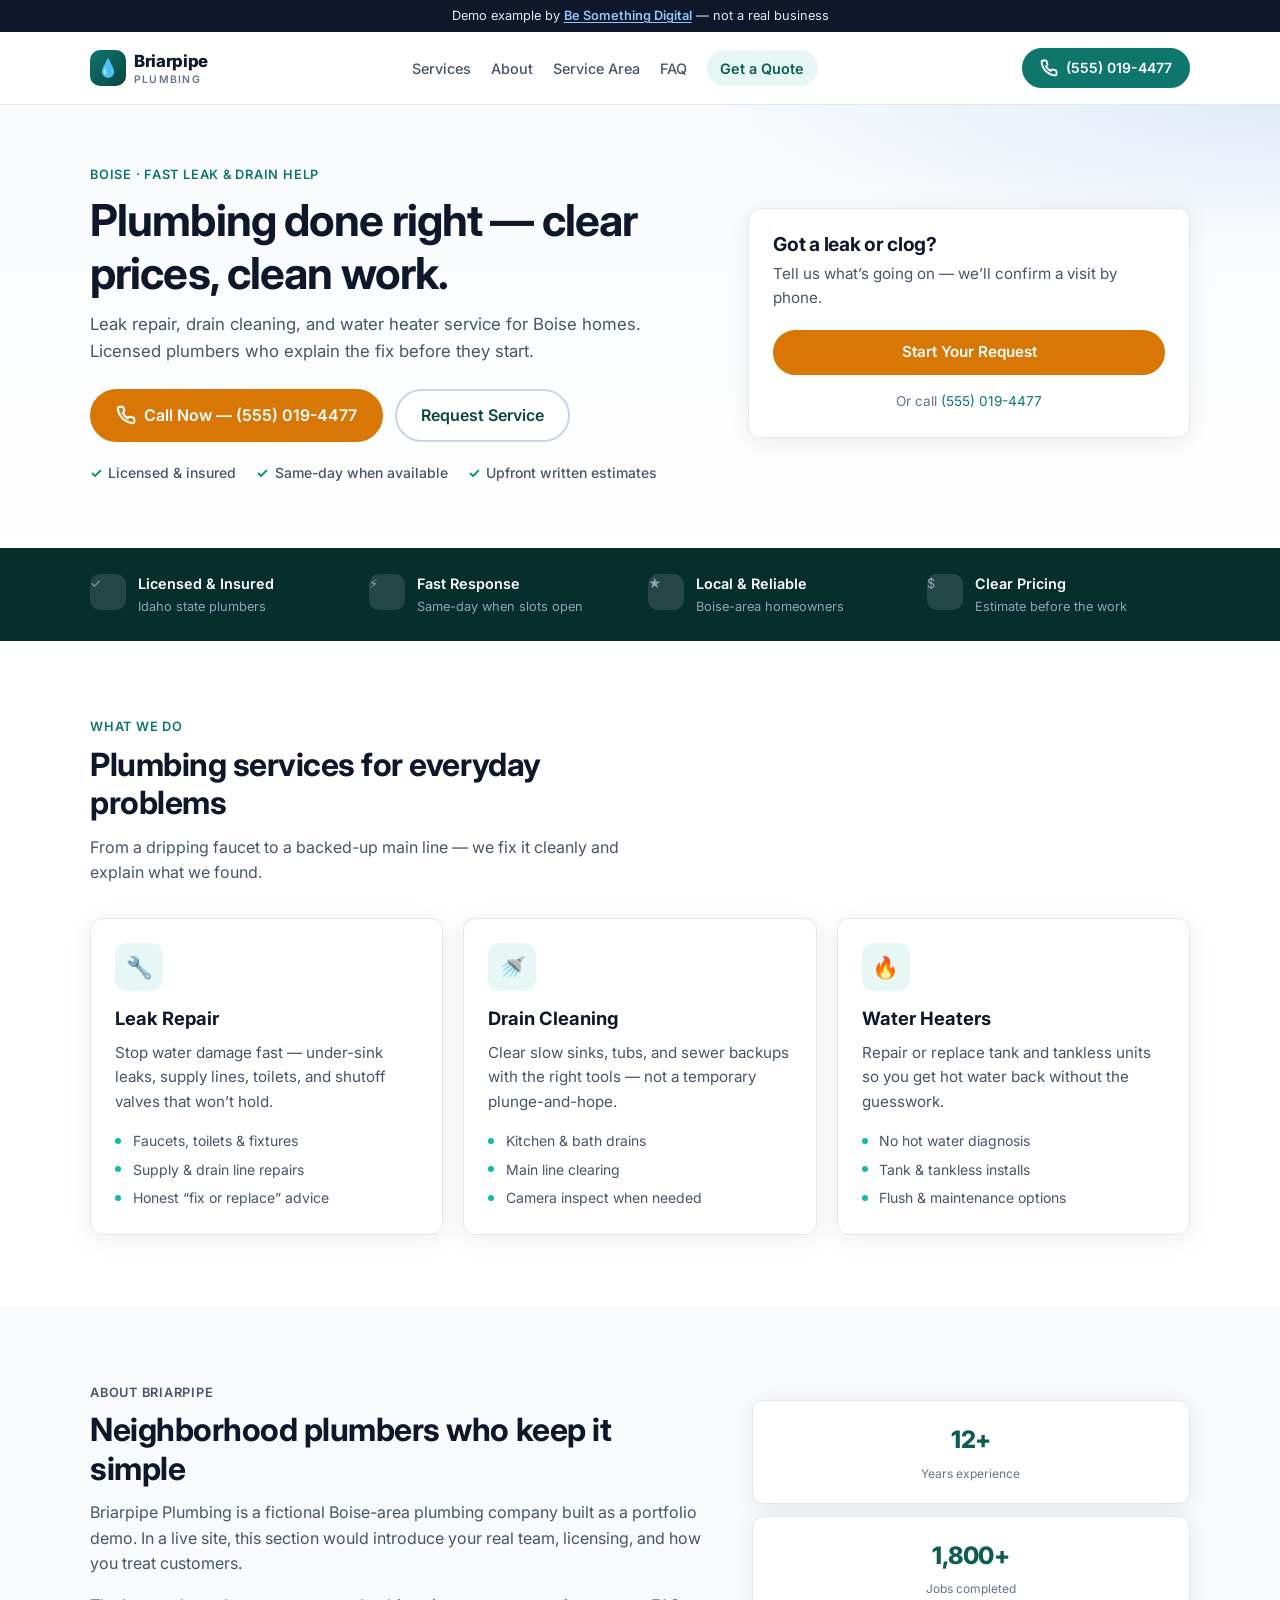
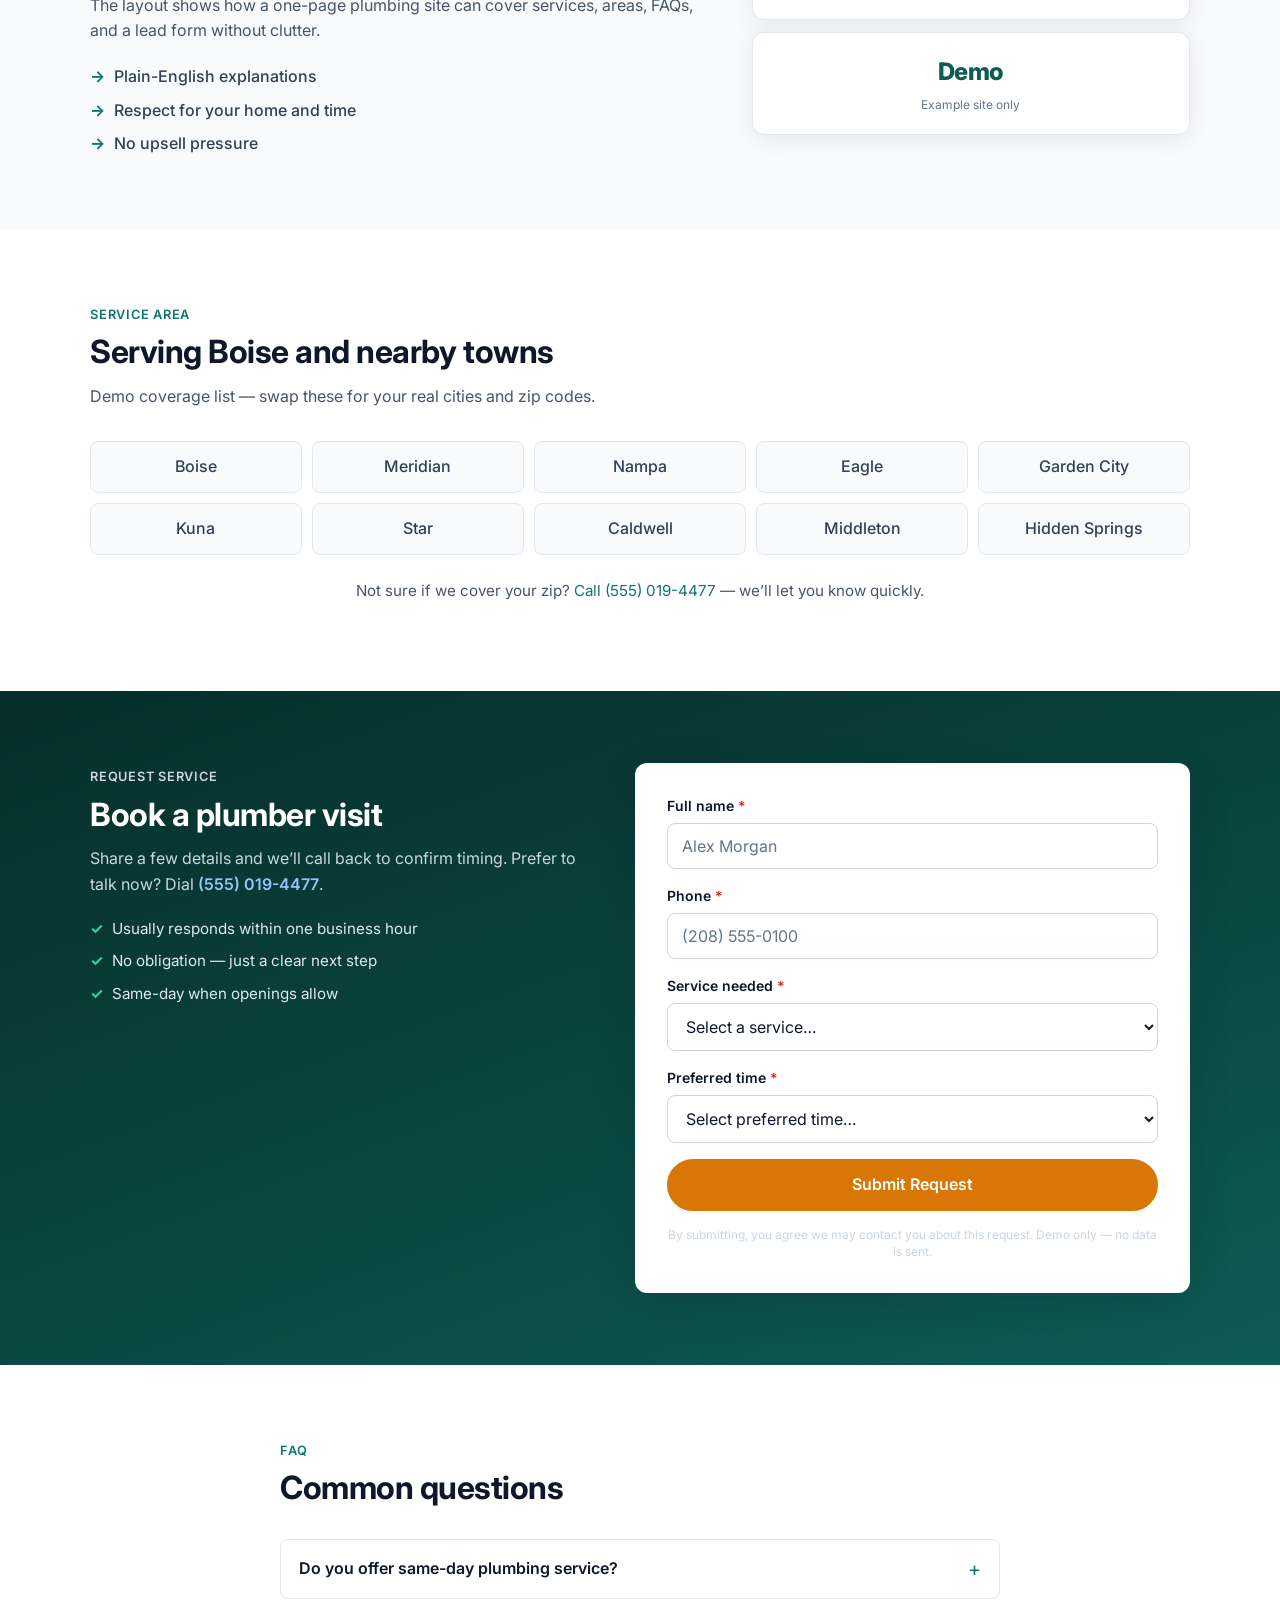
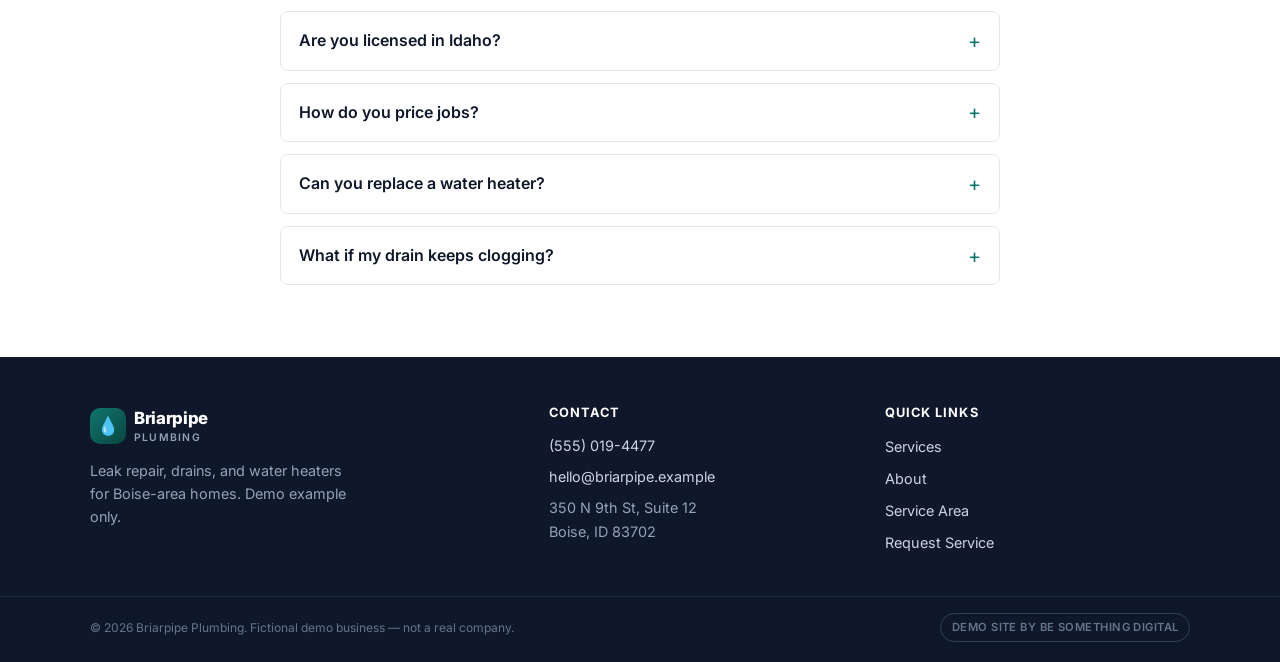
==== demos/briarpipe/index.html @ 5fd0c2b9 "Rename portfolio demos to Cinderwell and Briarpipe Avoid real local business name conflicts (Summit " ====
<!DOCTYPE html>
<html lang="en">
<head>
  <meta charset="UTF-8">
  <meta name="viewport" content="width=device-width, initial-scale=1.0">
  <meta name="description" content="Briarpipe Plumbing — Boise plumbing for leaks, drains, and water heaters. Same-day service when available. Call (555) 019-4477. Demo example — not a real business.">
  <title>Briarpipe Plumbing | Boise Plumbing Repair &amp; Drain Cleaning</title>
  <link rel="stylesheet" href="styles.css">
  <link rel="preconnect" href="https://fonts.googleapis.com">
  <link rel="preconnect" href="https://fonts.gstatic.com" crossorigin>
  <link href="https://fonts.googleapis.com/css2?family=Inter:wght@400;500;600;700;800&display=swap" rel="stylesheet">
</head>
<body>
  <div class="demo-banner" role="note">
    <p>Demo example by <a href="/">Be Something Digital</a> — not a real business</p>
  </div>
  <!-- Sticky Header -->
  <header class="site-header" id="header">
    <div class="container header-inner">
      <a href="#top" class="logo" aria-label="Briarpipe Plumbing home">
        <span class="logo-mark" aria-hidden="true">💧</span>
        <span class="logo-text">Briarpipe<span class="logo-sub">Plumbing</span></span>
      </a>
      <nav class="nav-desktop" aria-label="Primary">
        <a href="#services">Services</a>
        <a href="#about">About</a>
        <a href="#areas">Service Area</a>
        <a href="#faq">FAQ</a>
        <a href="#contact" class="nav-cta">Get a Quote</a>
      </nav>
      <a href="tel:+15550194477" class="header-call btn btn-call">
        <svg class="icon-phone" width="18" height="18" viewBox="0 0 24 24" fill="none" stroke="currentColor" stroke-width="2.5" aria-hidden="true"><path d="M22 16.92v3a2 2 0 0 1-2.18 2 19.79 19.79 0 0 1-8.63-3.07 19.5 19.5 0 0 1-6-6 19.79 19.79 0 0 1-3.07-8.67A2 2 0 0 1 4.11 2h3a2 2 0 0 1 2 1.72c.127.96.361 1.903.7 2.81a2 2 0 0 1-.45 2.11L8.09 9.91a16 16 0 0 0 6 6l1.27-1.27a2 2 0 0 1 2.11-.45c.907.339 1.85.573 2.81.7A2 2 0 0 1 22 16.92z"/></svg>
        <span class="call-label">(555) 019-4477</span>
      </a>
      <button type="button" class="menu-toggle" id="menuToggle" aria-label="Open menu" aria-expanded="false" aria-controls="mobileNav">
        <span></span><span></span><span></span>
      </button>
    </div>
    <nav class="nav-mobile" id="mobileNav" hidden aria-label="Mobile">
      <a href="#services">Services</a>
      <a href="#about">About</a>
      <a href="#areas">Service Area</a>
      <a href="#faq">FAQ</a>
      <a href="#contact">Get a Quote</a>
      <a href="tel:+15550194477" class="btn btn-call btn-block">Call (555) 019-4477</a>
    </nav>
  </header>

  <main id="top">
    <!-- Hero -->
    <section class="hero">
      <div class="container hero-grid">
        <div class="hero-copy">
          <p class="eyebrow">Boise · Fast Leak &amp; Drain Help</p>
          <h1>Plumbing done right — clear prices, clean work.</h1>
          <p class="hero-lead">Leak repair, drain cleaning, and water heater service for Boise homes. Licensed plumbers who explain the fix before they start.</p>
          <div class="hero-actions">
            <a href="tel:+15550194477" class="btn btn-primary btn-lg">
              <svg class="icon-phone" width="20" height="20" viewBox="0 0 24 24" fill="none" stroke="currentColor" stroke-width="2.5" aria-hidden="true"><path d="M22 16.92v3a2 2 0 0 1-2.18 2 19.79 19.79 0 0 1-8.63-3.07 19.5 19.5 0 0 1-6-6 19.79 19.79 0 0 1-3.07-8.67A2 2 0 0 1 4.11 2h3a2 2 0 0 1 2 1.72c.127.96.361 1.903.7 2.81a2 2 0 0 1-.45 2.11L8.09 9.91a16 16 0 0 0 6 6l1.27-1.27a2 2 0 0 1 2.11-.45c.907.339 1.85.573 2.81.7A2 2 0 0 1 22 16.92z"/></svg>
              Call Now — (555) 019-4477
            </a>
            <a href="#contact" class="btn btn-secondary btn-lg">Request Service</a>
          </div>
          <ul class="hero-bullets" aria-label="Highlights">
            <li>Licensed &amp; insured</li>
            <li>Same-day when available</li>
            <li>Upfront written estimates</li>
          </ul>
        </div>
        <aside class="hero-card" aria-label="Quick request">
          <h2 class="hero-card-title">Got a leak or clog?</h2>
          <p class="hero-card-text">Tell us what’s going on — we’ll confirm a visit by phone.</p>
          <a href="#contact" class="btn btn-primary btn-block">Start Your Request</a>
          <p class="hero-card-note">Or call <a href="tel:+15550194477">(555) 019-4477</a></p>
        </aside>
      </div>
    </section>

    <!-- Trust Strip -->
    <section class="trust-strip" aria-label="Why choose us">
      <div class="container trust-grid">
        <div class="trust-item">
          <span class="trust-icon" aria-hidden="true">✓</span>
          <div>
            <strong>Licensed &amp; Insured</strong>
            <span>Idaho state plumbers</span>
          </div>
        </div>
        <div class="trust-item">
          <span class="trust-icon" aria-hidden="true">⚡</span>
          <div>
            <strong>Fast Response</strong>
            <span>Same-day when slots open</span>
          </div>
        </div>
        <div class="trust-item">
          <span class="trust-icon" aria-hidden="true">★</span>
          <div>
            <strong>Local &amp; Reliable</strong>
            <span>Boise-area homeowners</span>
          </div>
        </div>
        <div class="trust-item">
          <span class="trust-icon" aria-hidden="true">$</span>
          <div>
            <strong>Clear Pricing</strong>
            <span>Estimate before the work</span>
          </div>
        </div>
      </div>
    </section>

    <!-- Services -->
    <section class="section" id="services">
      <div class="container">
        <header class="section-head">
          <p class="eyebrow">What We Do</p>
          <h2>Plumbing services for everyday problems</h2>
          <p class="section-lead">From a dripping faucet to a backed-up main line — we fix it cleanly and explain what we found.</p>
        </header>
        <div class="cards">
          <article class="card">
            <div class="card-icon" aria-hidden="true">🔧</div>
            <h3>Leak Repair</h3>
            <p>Stop water damage fast — under-sink leaks, supply lines, toilets, and shutoff valves that won’t hold.</p>
            <ul class="card-list">
              <li>Faucets, toilets &amp; fixtures</li>
              <li>Supply &amp; drain line repairs</li>
              <li>Honest “fix or replace” advice</li>
            </ul>
          </article>
          <article class="card">
            <div class="card-icon" aria-hidden="true">🚿</div>
            <h3>Drain Cleaning</h3>
            <p>Clear slow sinks, tubs, and sewer backups with the right tools — not a temporary plunge-and-hope.</p>
            <ul class="card-list">
              <li>Kitchen &amp; bath drains</li>
              <li>Main line clearing</li>
              <li>Camera inspect when needed</li>
            </ul>
          </article>
          <article class="card">
            <div class="card-icon" aria-hidden="true">🔥</div>
            <h3>Water Heaters</h3>
            <p>Repair or replace tank and tankless units so you get hot water back without the guesswork.</p>
            <ul class="card-list">
              <li>No hot water diagnosis</li>
              <li>Tank &amp; tankless installs</li>
              <li>Flush &amp; maintenance options</li>
            </ul>
          </article>
        </div>
      </div>
    </section>

    <!-- About -->
    <section class="section section-alt" id="about">
      <div class="container about-grid">
        <div class="about-copy">
          <p class="eyebrow">About Briarpipe</p>
          <h2>Neighborhood plumbers who keep it simple</h2>
          <p>Briarpipe Plumbing is a fictional Boise-area plumbing company built as a portfolio demo. In a live site, this section would introduce your real team, licensing, and how you treat customers.</p>
          <p>The layout shows how a one-page plumbing site can cover services, areas, FAQs, and a lead form without clutter.</p>
          <ul class="about-points">
            <li>Plain-English explanations</li>
            <li>Respect for your home and time</li>
            <li>No upsell pressure</li>
          </ul>
        </div>
        <div class="about-stats" aria-label="Company highlights">
          <div class="stat">
            <span class="stat-num">12+</span>
            <span class="stat-label">Years experience</span>
          </div>
          <div class="stat">
            <span class="stat-num">1,800+</span>
            <span class="stat-label">Jobs completed</span>
          </div>
          <div class="stat">
            <span class="stat-num">Demo</span>
            <span class="stat-label">Example site only</span>
          </div>
        </div>
      </div>
    </section>

    <!-- Service Area -->
    <section class="section" id="areas">
      <div class="container">
        <header class="section-head">
          <p class="eyebrow">Service Area</p>
          <h2>Serving Boise and nearby towns</h2>
          <p class="section-lead">Demo coverage list — swap these for your real cities and zip codes.</p>
        </header>
        <ul class="area-list">
          <li>Boise</li>
          <li>Meridian</li>
          <li>Nampa</li>
          <li>Eagle</li>
          <li>Garden City</li>
          <li>Kuna</li>
          <li>Star</li>
          <li>Caldwell</li>
          <li>Middleton</li>
          <li>Hidden Springs</li>
        </ul>
        <p class="area-note">Not sure if we cover your zip? <a href="tel:+15550194477">Call (555) 019-4477</a> — we’ll let you know quickly.</p>
      </div>
    </section>

    <!-- Lead Form -->
    <section class="section section-cta" id="contact">
      <div class="container contact-grid">
        <div class="contact-copy">
          <p class="eyebrow eyebrow-light">Request Service</p>
          <h2>Book a plumber visit</h2>
          <p>Share a few details and we’ll call back to confirm timing. Prefer to talk now? Dial <a href="tel:+15550194477" class="link-light">(555) 019-4477</a>.</p>
          <ul class="contact-perks">
            <li>Usually responds within one business hour</li>
            <li>No obligation — just a clear next step</li>
            <li>Same-day when openings allow</li>
          </ul>
        </div>

        <div class="form-wrap">
          <form id="leadForm" class="lead-form" novalidate>
            <div class="form-field">
              <label for="name">Full name <span class="req">*</span></label>
              <input type="text" id="name" name="name" autocomplete="name" required placeholder="Alex Morgan" aria-describedby="nameError">
              <p class="field-error" id="nameError" role="alert" hidden></p>
            </div>
            <div class="form-field">
              <label for="phone">Phone <span class="req">*</span></label>
              <input type="tel" id="phone" name="phone" autocomplete="tel" required placeholder="(208) 555-0100" aria-describedby="phoneError">
              <p class="field-error" id="phoneError" role="alert" hidden></p>
            </div>
            <div class="form-field">
              <label for="service">Service needed <span class="req">*</span></label>
              <select id="service" name="service" required aria-describedby="serviceError">
                <option value="">Select a service…</option>
                <option value="leak-repair">Leak Repair</option>
                <option value="drain-cleaning">Drain Cleaning</option>
                <option value="water-heater">Water Heater</option>
                <option value="other">Other / Not sure</option>
              </select>
              <p class="field-error" id="serviceError" role="alert" hidden></p>
            </div>
            <div class="form-field">
              <label for="time">Preferred time <span class="req">*</span></label>
              <select id="time" name="time" required aria-describedby="timeError">
                <option value="">Select preferred time…</option>
                <option value="morning">Morning (8am–12pm)</option>
                <option value="afternoon">Afternoon (12pm–5pm)</option>
                <option value="evening">Evening (5pm–7pm)</option>
                <option value="asap">As soon as possible</option>
              </select>
              <p class="field-error" id="timeError" role="alert" hidden></p>
            </div>
            <button type="submit" class="btn btn-primary btn-lg btn-block">Submit Request</button>
            <p class="form-fineprint">By submitting, you agree we may contact you about this request. Demo only — no data is sent.</p>
          </form>

          <div id="formSuccess" class="form-success" hidden>
            <div class="success-icon" aria-hidden="true">✓</div>
            <h3>Request received</h3>
            <p>Thanks! In a live site we’d call you shortly to confirm. For this demo, nothing was transmitted.</p>
            <button type="button" class="btn btn-secondary" id="resetForm">Submit another request</button>
          </div>
        </div>
      </div>
    </section>

    <!-- FAQ -->
    <section class="section" id="faq">
      <div class="container narrow">
        <header class="section-head">
          <p class="eyebrow">FAQ</p>
          <h2>Common questions</h2>
        </header>
        <div class="faq-list">
          <details class="faq-item">
            <summary>Do you offer same-day plumbing service?</summary>
            <p>When the schedule allows, yes. Call early for the best chance of a same-day visit, especially for active leaks or sewer backups.</p>
          </details>
          <details class="faq-item">
            <summary>Are you licensed in Idaho?</summary>
            <p>This is a demo site. A live plumbing business page would list real license numbers and insurance details here.</p>
          </details>
          <details class="faq-item">
            <summary>How do you price jobs?</summary>
            <p>We diagnose first, explain options, and give a clear estimate before paid work begins. No surprise invoices after the fact.</p>
          </details>
          <details class="faq-item">
            <summary>Can you replace a water heater?</summary>
            <p>Yes — tank and many tankless models. We’ll confirm fit, venting, and permit needs before install day.</p>
          </details>
          <details class="faq-item">
            <summary>What if my drain keeps clogging?</summary>
            <p>Repeated clogs often mean a deeper line issue. We can clear the drain and, when useful, camera-inspect so you know what’s really going on.</p>
          </details>
        </div>
      </div>
    </section>
  </main>

  <!-- Footer -->
  <footer class="site-footer">
    <div class="container footer-grid">
      <div class="footer-brand">
        <a href="#top" class="logo logo-footer">
          <span class="logo-mark" aria-hidden="true">💧</span>
          <span class="logo-text">Briarpipe<span class="logo-sub">Plumbing</span></span>
        </a>
        <p>Leak repair, drains, and water heaters for Boise-area homes. Demo example only.</p>
      </div>
      <div class="footer-nap">
        <h3 class="footer-heading">Contact</h3>
        <address>
          <p><a href="tel:+15550194477">(555) 019-4477</a></p>
          <p><a href="mailto:hello@briarpipe.example">hello@briarpipe.example</a></p>
          <p>350 N 9th St, Suite 12<br>Boise, ID 83702</p>
        </address>
      </div>
      <div class="footer-links">
        <h3 class="footer-heading">Quick links</h3>
        <ul>
          <li><a href="#services">Services</a></li>
          <li><a href="#about">About</a></li>
          <li><a href="#areas">Service Area</a></li>
          <li><a href="#contact">Request Service</a></li>
        </ul>
      </div>
    </div>
    <div class="footer-bottom">
      <div class="container footer-bottom-inner">
        <p class="copyright">© <span id="year"></span> Briarpipe Plumbing. Fictional demo business — not a real company.</p>
        <p class="demo-badge">Demo site by Be Something Digital</p>
      </div>
    </div>
  </footer>

  <script src="main.js"></script>
</body>
</html>
---- demos/briarpipe/styles.css ----
/* Briarpipe Plumbing — Be Something Digital demo
   Teal/slate plumbing theme, mobile-first */

:root {
  --blue-900: #062e2b;
  --blue-800: #0a4640;
  --blue-700: #0d5c54;
  --blue-600: #0f766e;
  --blue-500: #14b8a6;
  --blue-100: #e6f7f5;
  --slate-900: #0f172a;
  --slate-700: #334155;
  --slate-600: #475569;
  --slate-500: #64748b;
  --slate-300: #cbd5e1;
  --slate-200: #e2e8f0;
  --slate-100: #f1f5f9;
  --slate-50: #f8fafc;
  --white: #ffffff;
  --success: #059669;
  --success-bg: #ecfdf5;
  --error: #dc2626;
  --error-bg: #fef2f2;
  --cta: #d97706;
  --cta-hover: #b45309;
  --radius: 12px;
  --radius-sm: 8px;
  --shadow: 0 4px 24px rgba(15, 23, 42, 0.08);
  --shadow-lg: 0 12px 40px rgba(15, 23, 42, 0.14);
  --header-h: 64px;
  --font: "Inter", system-ui, -apple-system, Segoe UI, Roboto, sans-serif;
  --max: 1100px;
  --narrow: 720px;
}

*, *::before, *::after { box-sizing: border-box; }

html {
  scroll-behavior: smooth;
  scroll-padding-top: calc(var(--header-h) + 12px);
}

body {
  margin: 0;
  font-family: var(--font);
  font-size: 1rem;
  line-height: 1.6;
  color: var(--slate-700);
  background: var(--white);
  -webkit-font-smoothing: antialiased;
}


/* Demo banner — always visible */
.demo-banner {
  background: #0f172a;
  color: #e2e8f0;
  text-align: center;
  padding: 0.45rem 1rem;
  font-size: 0.8rem;
  line-height: 1.4;
  position: relative;
  z-index: 200;
}
.demo-banner p { margin: 0; }
.demo-banner a {
  color: #93c5fd;
  font-weight: 600;
  text-decoration: underline;
  text-underline-offset: 2px;
}
.demo-banner a:hover { color: #bfdbfe; }

img { max-width: 100%; display: block; }

a {
  color: var(--blue-600);
  text-decoration: none;
}
a:hover { text-decoration: underline; }

h1, h2, h3 {
  color: var(--slate-900);
  line-height: 1.2;
  margin: 0 0 0.75rem;
  font-weight: 700;
}

h1 { font-size: clamp(1.85rem, 5vw, 2.75rem); letter-spacing: -0.02em; }
h2 { font-size: clamp(1.5rem, 3.5vw, 2rem); letter-spacing: -0.015em; }
h3 { font-size: 1.15rem; }

p { margin: 0 0 1rem; }

ul { margin: 0; padding: 0; list-style: none; }

.container {
  width: min(100% - 2rem, var(--max));
  margin-inline: auto;
}

.narrow { width: min(100% - 2rem, var(--narrow)); margin-inline: auto; }

.eyebrow {
  display: inline-block;
  font-size: 0.8rem;
  font-weight: 600;
  letter-spacing: 0.06em;
  text-transform: uppercase;
  color: var(--blue-600);
  margin: 0 0 0.5rem;
}

.eyebrow-light { color: #5eead4; }

/* Buttons */
.btn {
  display: inline-flex;
  align-items: center;
  justify-content: center;
  gap: 0.5rem;
  font-family: inherit;
  font-weight: 600;
  font-size: 0.95rem;
  line-height: 1.2;
  padding: 0.7rem 1.25rem;
  border-radius: 999px;
  border: 2px solid transparent;
  cursor: pointer;
  text-decoration: none !important;
  transition: background 0.15s, color 0.15s, border-color 0.15s, transform 0.1s;
}

.btn:active { transform: scale(0.98); }

.btn-primary {
  background: var(--cta);
  color: var(--white);
  border-color: var(--cta);
}
.btn-primary:hover { background: var(--cta-hover); border-color: var(--cta-hover); }

.btn-secondary {
  background: var(--white);
  color: var(--blue-800);
  border-color: var(--slate-300);
}
.btn-secondary:hover { border-color: var(--blue-600); color: var(--blue-600); }

.btn-call {
  background: var(--blue-600);
  color: var(--white);
  border-color: var(--blue-600);
  padding: 0.55rem 1rem;
  font-size: 0.875rem;
}
.btn-call:hover { background: var(--blue-700); border-color: var(--blue-700); }

.btn-lg { padding: 0.9rem 1.5rem; font-size: 1rem; }
.btn-block { width: 100%; }

.icon-phone { flex-shrink: 0; }

/* Header */
.site-header {
  position: sticky;
  top: 0;
  z-index: 100;
  background: rgba(255, 255, 255, 0.95);
  backdrop-filter: blur(10px);
  border-bottom: 1px solid var(--slate-200);
  min-height: var(--header-h);
}

.header-inner {
  display: flex;
  align-items: center;
  justify-content: space-between;
  gap: 1rem;
  min-height: var(--header-h);
}

.logo {
  display: inline-flex;
  align-items: center;
  gap: 0.5rem;
  color: var(--slate-900);
  text-decoration: none !important;
  font-weight: 800;
}

.logo-mark {
  display: grid;
  place-items: center;
  width: 36px;
  height: 36px;
  border-radius: 10px;
  background: linear-gradient(135deg, var(--blue-600), var(--blue-800));
  color: var(--white);
  font-size: 1.1rem;
}

.logo-text { font-size: 1.05rem; letter-spacing: -0.02em; }
.logo-sub {
  display: block;
  font-size: 0.65rem;
  font-weight: 600;
  letter-spacing: 0.12em;
  text-transform: uppercase;
  color: var(--slate-500);
  margin-top: -2px;
}

.nav-desktop { display: none; gap: 1.25rem; align-items: center; }

.nav-desktop a {
  color: var(--slate-600);
  font-weight: 500;
  font-size: 0.9rem;
  text-decoration: none;
}
.nav-desktop a:hover { color: var(--blue-600); }

.nav-cta {
  background: var(--blue-100);
  color: var(--blue-700) !important;
  padding: 0.4rem 0.85rem;
  border-radius: 999px;
  font-weight: 600 !important;
}
.nav-cta:hover { background: #d6e8f8; }

.header-call .call-label { display: none; }

.menu-toggle {
  display: flex;
  flex-direction: column;
  justify-content: center;
  gap: 5px;
  width: 42px;
  height: 42px;
  padding: 10px;
  border: 1px solid var(--slate-200);
  border-radius: var(--radius-sm);
  background: var(--white);
  cursor: pointer;
}
.menu-toggle span {
  display: block;
  height: 2px;
  background: var(--slate-700);
  border-radius: 1px;
  transition: transform 0.2s, opacity 0.2s;
}
.menu-toggle[aria-expanded="true"] span:nth-child(1) {
  transform: translateY(7px) rotate(45deg);
}
.menu-toggle[aria-expanded="true"] span:nth-child(2) { opacity: 0; }
.menu-toggle[aria-expanded="true"] span:nth-child(3) {
  transform: translateY(-7px) rotate(-45deg);
}

.nav-mobile {
  display: flex;
  flex-direction: column;
  gap: 0.25rem;
  padding: 0.75rem 1rem 1.25rem;
  border-top: 1px solid var(--slate-200);
  background: var(--white);
}
.nav-mobile[hidden] { display: none !important; }
.nav-mobile a {
  padding: 0.75rem 0.5rem;
  color: var(--slate-700);
  font-weight: 500;
  text-decoration: none;
  border-radius: var(--radius-sm);
}
.nav-mobile a:hover { background: var(--slate-50); color: var(--blue-600); }
.nav-mobile .btn { margin-top: 0.5rem; }

/* Hero */
.hero {
  background:
    radial-gradient(ellipse 80% 60% at 100% 0%, rgba(47, 127, 212, 0.12), transparent 55%),
    linear-gradient(180deg, var(--slate-50) 0%, var(--white) 100%);
  padding: 2.5rem 0 3rem;
}

.hero-grid {
  display: grid;
  gap: 2rem;
}

.hero-lead {
  font-size: 1.05rem;
  color: var(--slate-600);
  max-width: 36rem;
}

.hero-actions {
  display: flex;
  flex-direction: column;
  gap: 0.75rem;
  margin: 1.5rem 0 1.25rem;
}

.hero-bullets {
  display: flex;
  flex-wrap: wrap;
  gap: 0.5rem 1.25rem;
  font-size: 0.875rem;
  font-weight: 500;
  color: var(--slate-600);
}
.hero-bullets li {
  display: flex;
  align-items: center;
  gap: 0.4rem;
}
.hero-bullets li::before {
  content: "✓";
  color: var(--success);
  font-weight: 700;
}

.hero-card {
  background: var(--white);
  border: 1px solid var(--slate-200);
  border-radius: var(--radius);
  padding: 1.5rem;
  box-shadow: var(--shadow);
}

.hero-card-title { font-size: 1.2rem; margin-bottom: 0.35rem; }
.hero-card-text { font-size: 0.95rem; color: var(--slate-600); margin-bottom: 1.25rem; }
.hero-card-note {
  margin: 1rem 0 0;
  text-align: center;
  font-size: 0.85rem;
  color: var(--slate-500);
}

/* Trust strip */
.trust-strip {
  background: var(--blue-900);
  color: var(--white);
  padding: 1.5rem 0;
}

.trust-grid {
  display: grid;
  grid-template-columns: 1fr 1fr;
  gap: 1.25rem;
}

.trust-item {
  display: flex;
  gap: 0.75rem;
  align-items: flex-start;
}

.trust-icon {
  display: grid;
  place-items: center;
  width: 36px;
  height: 36px;
  border-radius: 10px;
  background: rgba(255, 255, 255, 0.12);
  font-size: 0.95rem;
  flex-shrink: 0;
}

.trust-item strong {
  display: block;
  font-size: 0.9rem;
  font-weight: 600;
}
.trust-item span {
  display: block;
  font-size: 0.8rem;
  color: #94a3b8;
  margin-top: 0.1rem;
}

/* Sections */
.section { padding: 3.5rem 0; }
.section-alt { background: var(--slate-50); }

.section-head { margin-bottom: 2rem; max-width: 36rem; }
.section-lead { color: var(--slate-600); margin: 0; }

.cards {
  display: grid;
  gap: 1.25rem;
}

.card {
  background: var(--white);
  border: 1px solid var(--slate-200);
  border-radius: var(--radius);
  padding: 1.5rem;
  box-shadow: var(--shadow);
  transition: border-color 0.15s, box-shadow 0.15s;
}
.card:hover {
  border-color: #bfd4ef;
  box-shadow: var(--shadow-lg);
}

.card-icon {
  width: 48px;
  height: 48px;
  display: grid;
  place-items: center;
  border-radius: 12px;
  background: var(--blue-100);
  font-size: 1.35rem;
  margin-bottom: 1rem;
}

.card p { font-size: 0.95rem; color: var(--slate-600); }

.card-list {
  margin-top: 1rem;
  display: grid;
  gap: 0.4rem;
}
.card-list li {
  position: relative;
  padding-left: 1.1rem;
  font-size: 0.875rem;
  color: var(--slate-600);
}
.card-list li::before {
  content: "";
  position: absolute;
  left: 0;
  top: 0.55em;
  width: 6px;
  height: 6px;
  border-radius: 50%;
  background: var(--blue-500);
}

/* About */
.about-grid {
  display: grid;
  gap: 2rem;
}

.about-copy p { color: var(--slate-600); }

.about-points {
  margin-top: 1.25rem;
  display: grid;
  gap: 0.5rem;
}
.about-points li {
  padding-left: 1.5rem;
  position: relative;
  font-weight: 500;
  color: var(--slate-700);
}
.about-points li::before {
  content: "→";
  position: absolute;
  left: 0;
  color: var(--blue-600);
  font-weight: 700;
}

.about-stats {
  display: grid;
  grid-template-columns: repeat(3, 1fr);
  gap: 0.75rem;
}

.stat {
  background: var(--white);
  border: 1px solid var(--slate-200);
  border-radius: var(--radius);
  padding: 1.25rem 0.75rem;
  text-align: center;
  box-shadow: var(--shadow);
}

.stat-num {
  display: block;
  font-size: 1.5rem;
  font-weight: 800;
  color: var(--blue-700);
  letter-spacing: -0.02em;
}
.stat-label {
  display: block;
  font-size: 0.75rem;
  color: var(--slate-500);
  margin-top: 0.25rem;
}

/* Areas */
.area-list {
  display: grid;
  grid-template-columns: repeat(2, 1fr);
  gap: 0.65rem;
  margin-bottom: 1.5rem;
}
.area-list li {
  background: var(--slate-50);
  border: 1px solid var(--slate-200);
  border-radius: var(--radius-sm);
  padding: 0.75rem 1rem;
  font-weight: 500;
  color: var(--slate-700);
  text-align: center;
}
.area-note {
  text-align: center;
  color: var(--slate-600);
  font-size: 0.95rem;
}

/* Contact / Form */
.section-cta {
  background: linear-gradient(160deg, var(--blue-900) 0%, var(--blue-800) 55%, var(--blue-700) 100%);
  color: #e2e8f0;
}

.section-cta h2 { color: var(--white); }
.section-cta p { color: #cbd5e1; }
.link-light { color: #93c5fd; font-weight: 600; }

.contact-grid {
  display: grid;
  gap: 2rem;
}

.contact-perks {
  margin-top: 1.25rem;
  display: grid;
  gap: 0.5rem;
}
.contact-perks li {
  padding-left: 1.35rem;
  position: relative;
  font-size: 0.95rem;
}
.contact-perks li::before {
  content: "✓";
  position: absolute;
  left: 0;
  color: #34d399;
  font-weight: 700;
}

.form-wrap {
  background: var(--white);
  border-radius: var(--radius);
  padding: 1.5rem;
  box-shadow: var(--shadow-lg);
  color: var(--slate-700);
}

.lead-form { display: grid; gap: 1rem; }

.form-field label {
  display: block;
  font-size: 0.875rem;
  font-weight: 600;
  color: var(--slate-900);
  margin-bottom: 0.35rem;
}

.req { color: var(--error); }

.form-field input,
.form-field select {
  width: 100%;
  font-family: inherit;
  font-size: 1rem;
  padding: 0.75rem 0.9rem;
  border: 1.5px solid var(--slate-300);
  border-radius: var(--radius-sm);
  background: var(--white);
  color: var(--slate-900);
  transition: border-color 0.15s, box-shadow 0.15s;
}

.form-field input::placeholder { color: var(--slate-500); }

.form-field input:focus,
.form-field select:focus {
  outline: none;
  border-color: var(--blue-500);
  box-shadow: 0 0 0 3px rgba(47, 127, 212, 0.2);
}

.form-field input.is-invalid,
.form-field select.is-invalid {
  border-color: var(--error);
  background: var(--error-bg);
}

.field-error {
  margin: 0.35rem 0 0;
  font-size: 0.8rem;
  color: var(--error);
  font-weight: 500;
}

.form-fineprint {
  margin: 0;
  font-size: 0.75rem;
  color: var(--slate-500);
  text-align: center;
  line-height: 1.4;
}

.form-success {
  text-align: center;
  padding: 1.5rem 0.5rem;
}
.form-success[hidden] { display: none !important; }

.success-icon {
  width: 56px;
  height: 56px;
  margin: 0 auto 1rem;
  display: grid;
  place-items: center;
  border-radius: 50%;
  background: var(--success-bg);
  color: var(--success);
  font-size: 1.5rem;
  font-weight: 800;
}

.form-success h3 { color: var(--slate-900); }
.form-success p { color: var(--slate-600); }

/* FAQ */
.faq-list { display: grid; gap: 0.75rem; }

.faq-item {
  background: var(--white);
  border: 1px solid var(--slate-200);
  border-radius: var(--radius-sm);
  padding: 0;
  overflow: hidden;
}

.faq-item summary {
  list-style: none;
  cursor: pointer;
  padding: 1rem 1.15rem;
  font-weight: 600;
  color: var(--slate-900);
  position: relative;
  padding-right: 2.5rem;
}
.faq-item summary::-webkit-details-marker { display: none; }
.faq-item summary::after {
  content: "+";
  position: absolute;
  right: 1.15rem;
  top: 50%;
  transform: translateY(-50%);
  font-size: 1.25rem;
  color: var(--blue-600);
  font-weight: 400;
}
.faq-item[open] summary::after { content: "−"; }

.faq-item p {
  margin: 0;
  padding: 0 1.15rem 1.15rem;
  color: var(--slate-600);
  font-size: 0.95rem;
}

/* Footer */
.site-footer {
  background: var(--slate-900);
  color: #94a3b8;
  padding-top: 3rem;
}

.footer-grid {
  display: grid;
  gap: 2rem;
  padding-bottom: 2.5rem;
}

.footer-brand p {
  margin-top: 0.75rem;
  font-size: 0.9rem;
  max-width: 16rem;
}

.logo-footer .logo-text { color: var(--white); }
.logo-footer .logo-sub { color: #94a3b8; }

.footer-heading {
  font-size: 0.8rem;
  text-transform: uppercase;
  letter-spacing: 0.08em;
  color: var(--white);
  margin-bottom: 0.85rem;
}

.footer-nap address { font-style: normal; }
.footer-nap p { margin: 0 0 0.5rem; font-size: 0.9rem; }
.footer-nap a,
.footer-links a {
  color: #cbd5e1;
  text-decoration: none;
}
.footer-nap a:hover,
.footer-links a:hover { color: var(--white); text-decoration: underline; }

.footer-links ul { display: grid; gap: 0.4rem; }
.footer-links a { font-size: 0.9rem; }

.footer-bottom {
  border-top: 1px solid #1e293b;
  padding: 1rem 0 1.25rem;
}

.footer-bottom-inner {
  display: flex;
  flex-direction: column;
  gap: 0.5rem;
  align-items: center;
  text-align: center;
}

.copyright {
  margin: 0;
  font-size: 0.75rem;
  color: #64748b;
}

.demo-badge {
  margin: 0;
  font-size: 0.7rem;
  font-weight: 600;
  letter-spacing: 0.04em;
  text-transform: uppercase;
  color: #64748b;
  padding: 0.3rem 0.65rem;
  border: 1px solid #334155;
  border-radius: 999px;
}

/* Responsive */
@media (min-width: 640px) {
  .hero-actions { flex-direction: row; flex-wrap: wrap; }
  .area-list { grid-template-columns: repeat(5, 1fr); }
  .trust-grid { grid-template-columns: repeat(4, 1fr); gap: 1rem; }
}

@media (min-width: 768px) {
  :root { --header-h: 72px; }

  .menu-toggle { display: none; }
  .nav-desktop { display: flex; }
  .header-call .call-label { display: inline; }

  .hero { padding: 3.5rem 0 4rem; }
  .hero-grid {
    grid-template-columns: 1.4fr 1fr;
    align-items: center;
    gap: 2.5rem;
  }

  .cards { grid-template-columns: repeat(3, 1fr); }

  .about-grid {
    grid-template-columns: 1.4fr 1fr;
    align-items: center;
    gap: 3rem;
  }
  .about-stats { grid-template-columns: 1fr; }

  .contact-grid {
    grid-template-columns: 1fr 1.1fr;
    align-items: start;
    gap: 2.5rem;
  }

  .footer-grid {
    grid-template-columns: 1.4fr 1fr 1fr;
  }

  .footer-bottom-inner {
    flex-direction: row;
    justify-content: space-between;
    text-align: left;
  }
}

@media (min-width: 1024px) {
  .section { padding: 4.5rem 0; }
  .form-wrap { padding: 2rem; }
}
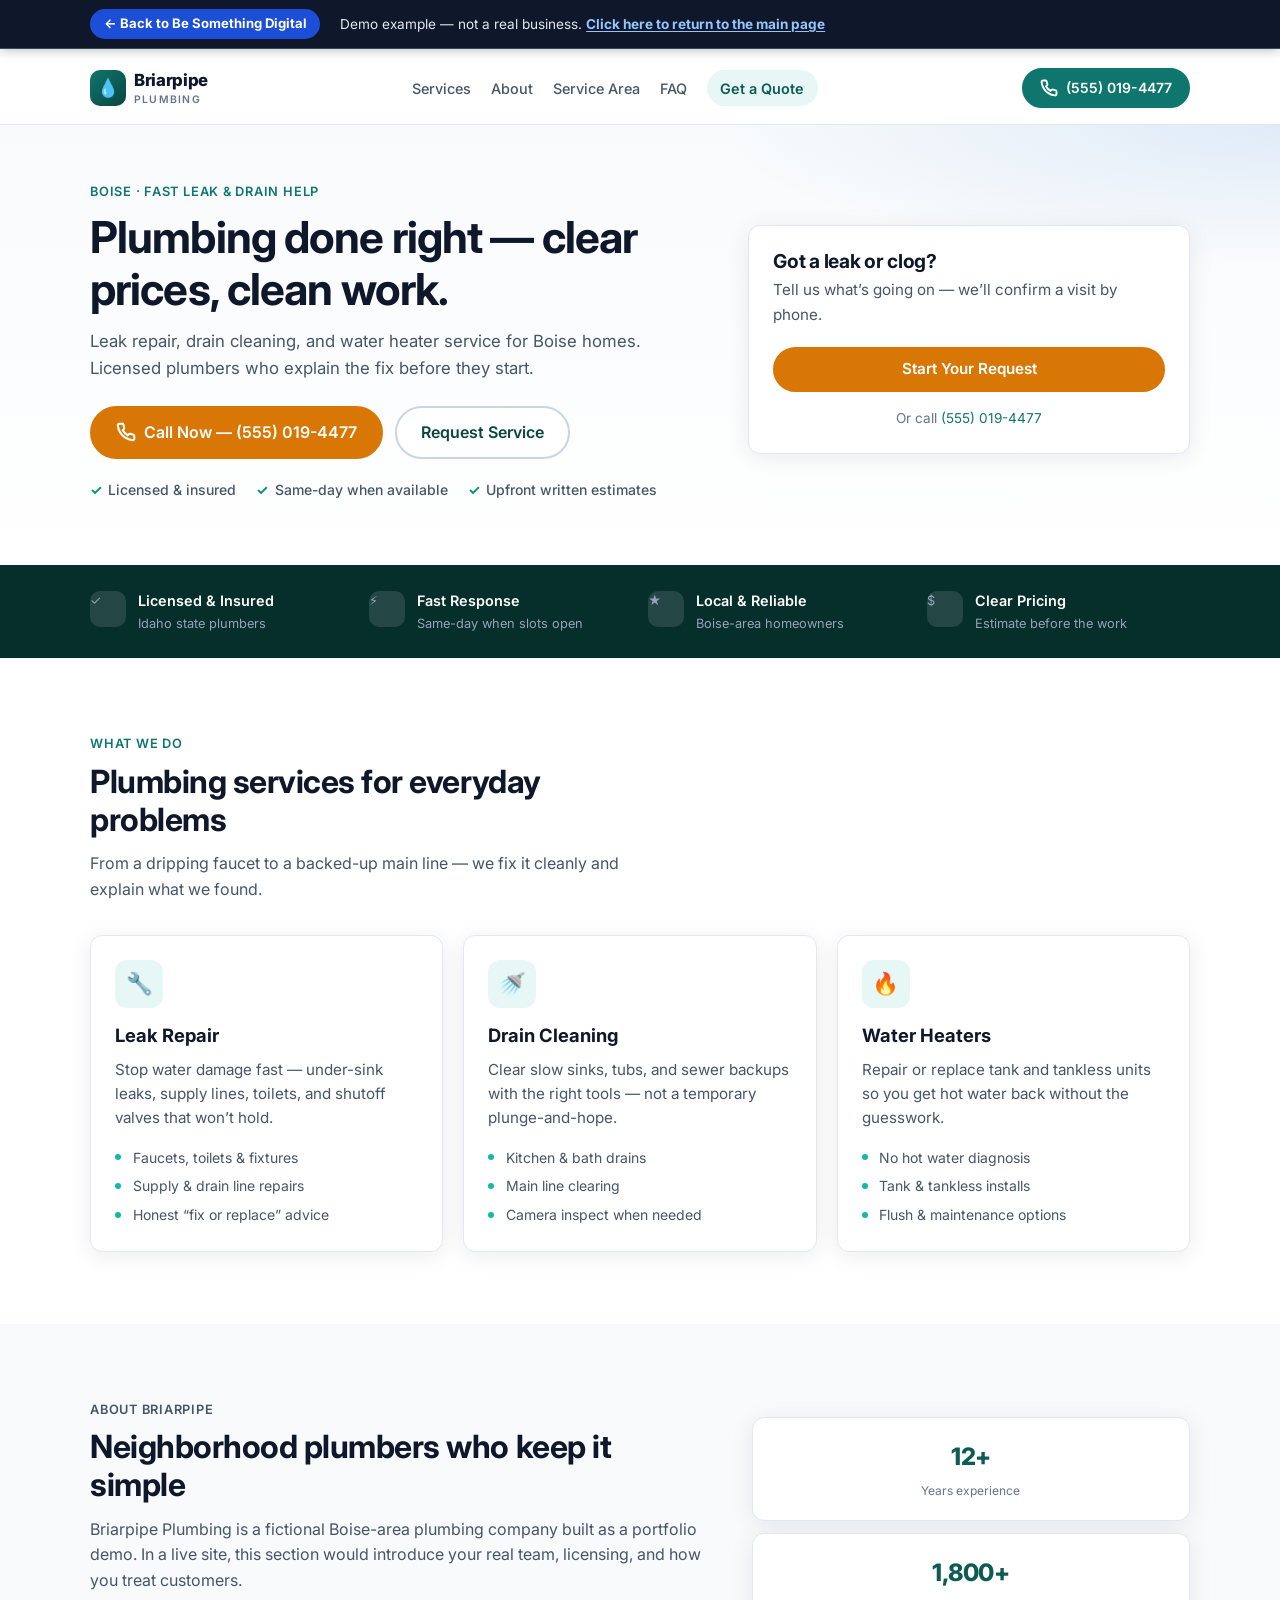
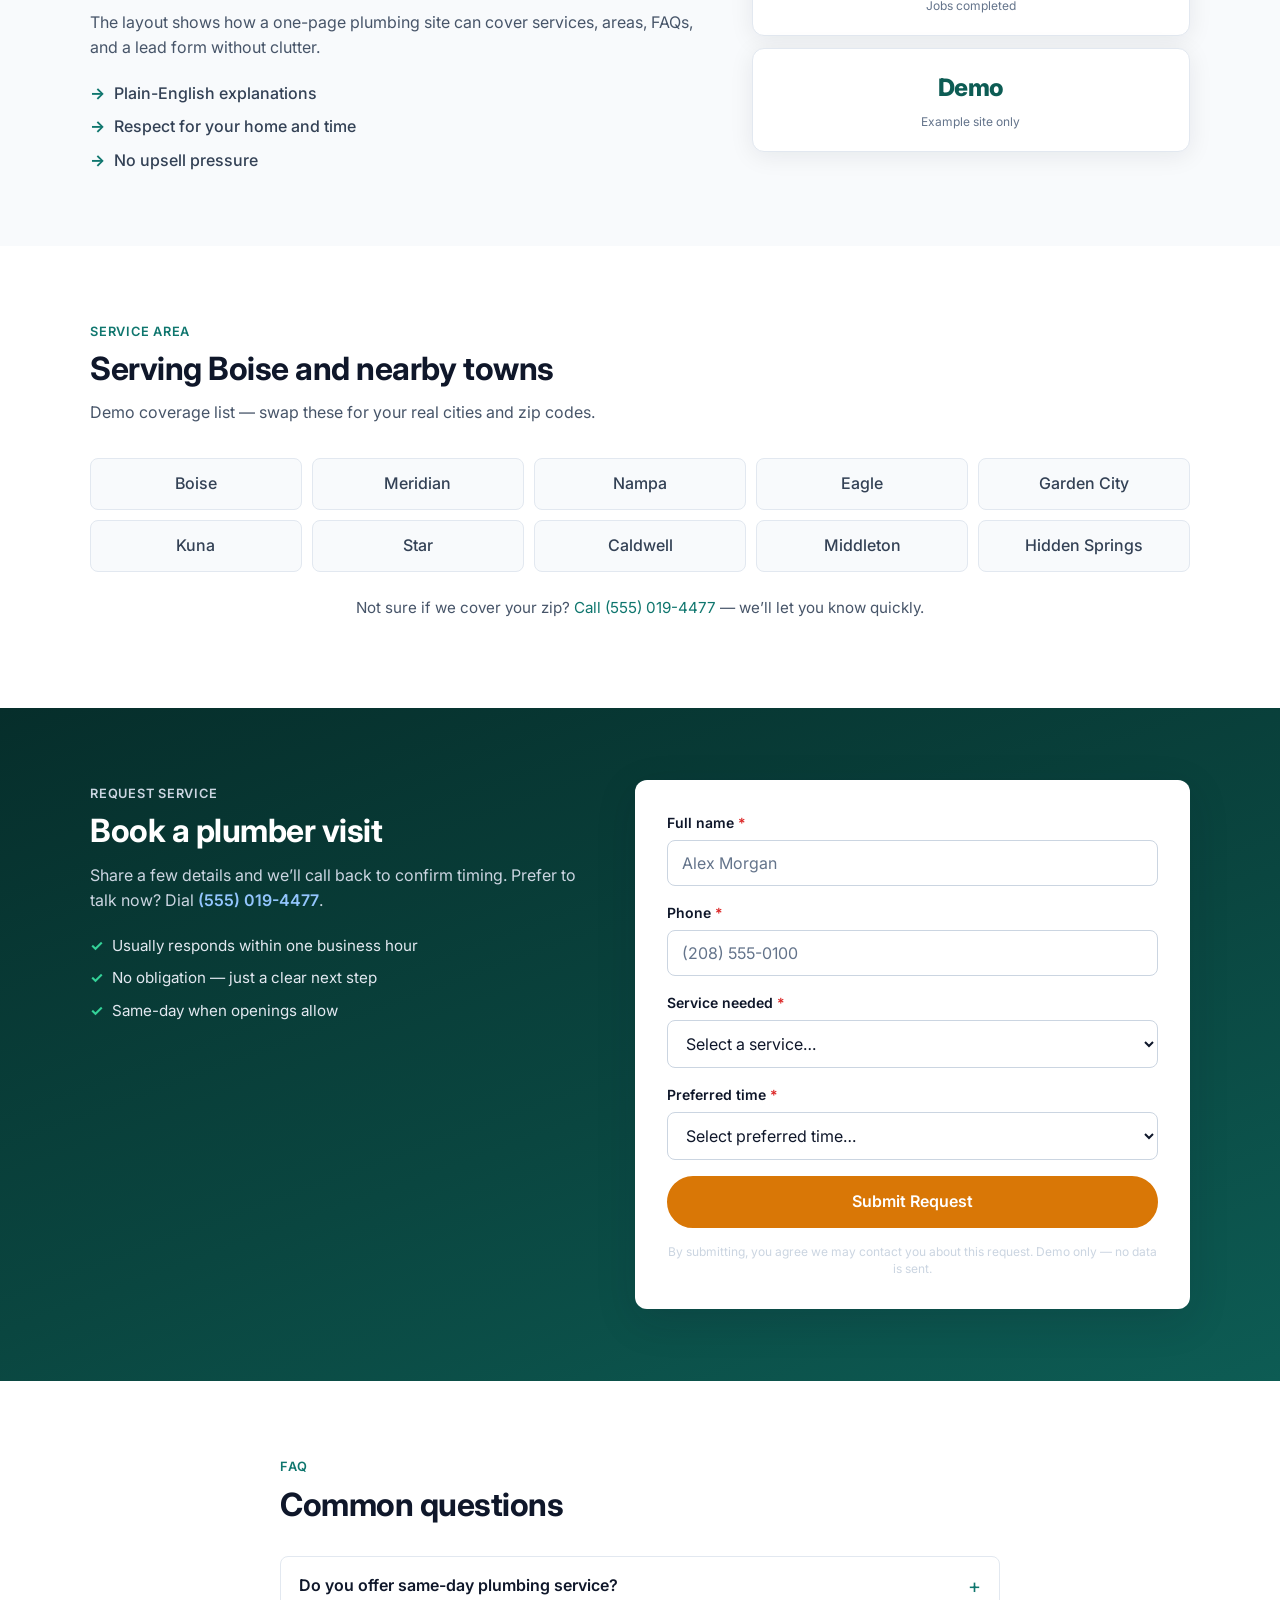
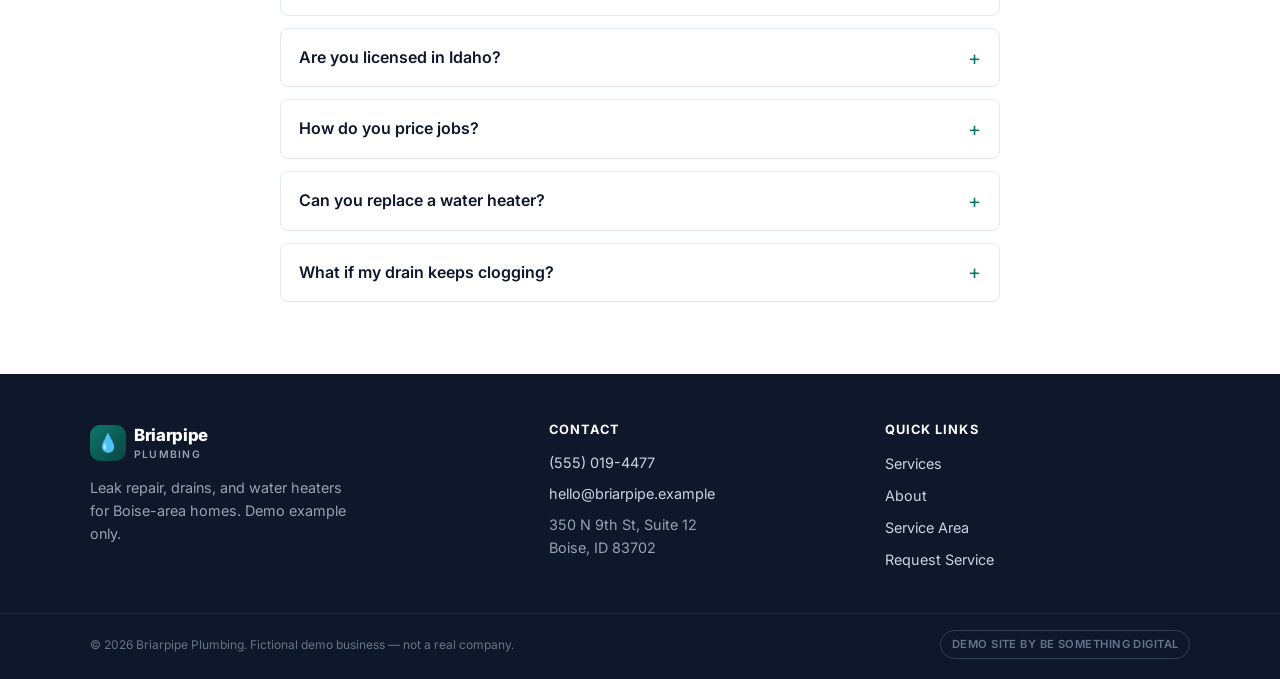
==== commit 4475fa4c: "Make demo banners sticky with a clear back button" ====
--- a/demos/briarpipe/index.html
+++ b/demos/briarpipe/index.html
@@ -12,7 +12,10 @@
 </head>
 <body>
   <div class="demo-banner" role="note">
-    <p>Demo example by <a href="/">Be Something Digital</a> — not a real business</p>
+    <div class="demo-banner-inner">
+      <a class="demo-back" href="/">&larr; Back to Be Something Digital</a>
+      <p class="demo-banner-text">Demo example — not a real business. <a class="demo-home-link" href="/">Click here to return to the main page</a></p>
+    </div>
   </div>
   <!-- Sticky Header -->
   <header class="site-header" id="header">
--- a/demos/briarpipe/styles.css
+++ b/demos/briarpipe/styles.css
@@ -37,7 +37,7 @@
 
 html {
   scroll-behavior: smooth;
-  scroll-padding-top: calc(var(--header-h) + 12px);
+  scroll-padding-top: calc(var(--demo-banner-h) + var(--header-h) + 12px);
 }
 
 body {
@@ -51,25 +51,74 @@
 }
 
 
-/* Demo banner — always visible */
+/* Demo banner — sticky while scrolling */
+:root {
+  --demo-banner-h: 3.25rem;
+}
+
 .demo-banner {
+  position: sticky;
+  top: 0;
+  z-index: 300;
   background: #0f172a;
   color: #e2e8f0;
-  text-align: center;
-  padding: 0.45rem 1rem;
-  font-size: 0.8rem;
-  line-height: 1.4;
-  position: relative;
-  z-index: 200;
-}
-.demo-banner p { margin: 0; }
-.demo-banner a {
+  padding: 0.55rem 1rem;
+  font-size: 0.85rem;
+  line-height: 1.35;
+  border-bottom: 1px solid rgba(148, 163, 184, 0.35);
+  box-shadow: 0 2px 10px rgba(15, 23, 42, 0.25);
+}
+
+.demo-banner-inner {
+  width: min(100%, 1100px);
+  margin-inline: auto;
+  display: flex;
+  align-items: center;
+  justify-content: space-between;
+  gap: 0.75rem 1.25rem;
+  flex-wrap: wrap;
+}
+
+.demo-banner-text {
+  margin: 0;
+  color: #e2e8f0;
+  flex: 1 1 14rem;
+}
+
+.demo-banner a.demo-home-link {
   color: #93c5fd;
-  font-weight: 600;
+  font-weight: 700;
   text-decoration: underline;
   text-underline-offset: 2px;
 }
-.demo-banner a:hover { color: #bfdbfe; }
+
+.demo-banner a.demo-home-link:hover { color: #bfdbfe; }
+
+.demo-back {
+  display: inline-flex;
+  align-items: center;
+  gap: 0.35rem;
+  flex: 0 0 auto;
+  background: #1d4ed8;
+  color: #fff !important;
+  font-weight: 700;
+  font-size: 0.82rem;
+  padding: 0.4rem 0.85rem;
+  border-radius: 999px;
+  text-decoration: none !important;
+  white-space: nowrap;
+}
+
+.demo-back:hover {
+  background: #2563eb;
+  color: #fff !important;
+}
+
+@media (max-width: 640px) {
+  :root { --demo-banner-h: 4.5rem; }
+  .demo-banner-inner { justify-content: center; text-align: center; }
+  .demo-banner-text { flex-basis: 100%; }
+}
 
 img { max-width: 100%; display: block; }
 
@@ -164,7 +213,7 @@
 /* Header */
 .site-header {
   position: sticky;
-  top: 0;
+  top: var(--demo-banner-h);
   z-index: 100;
   background: rgba(255, 255, 255, 0.95);
   backdrop-filter: blur(10px);
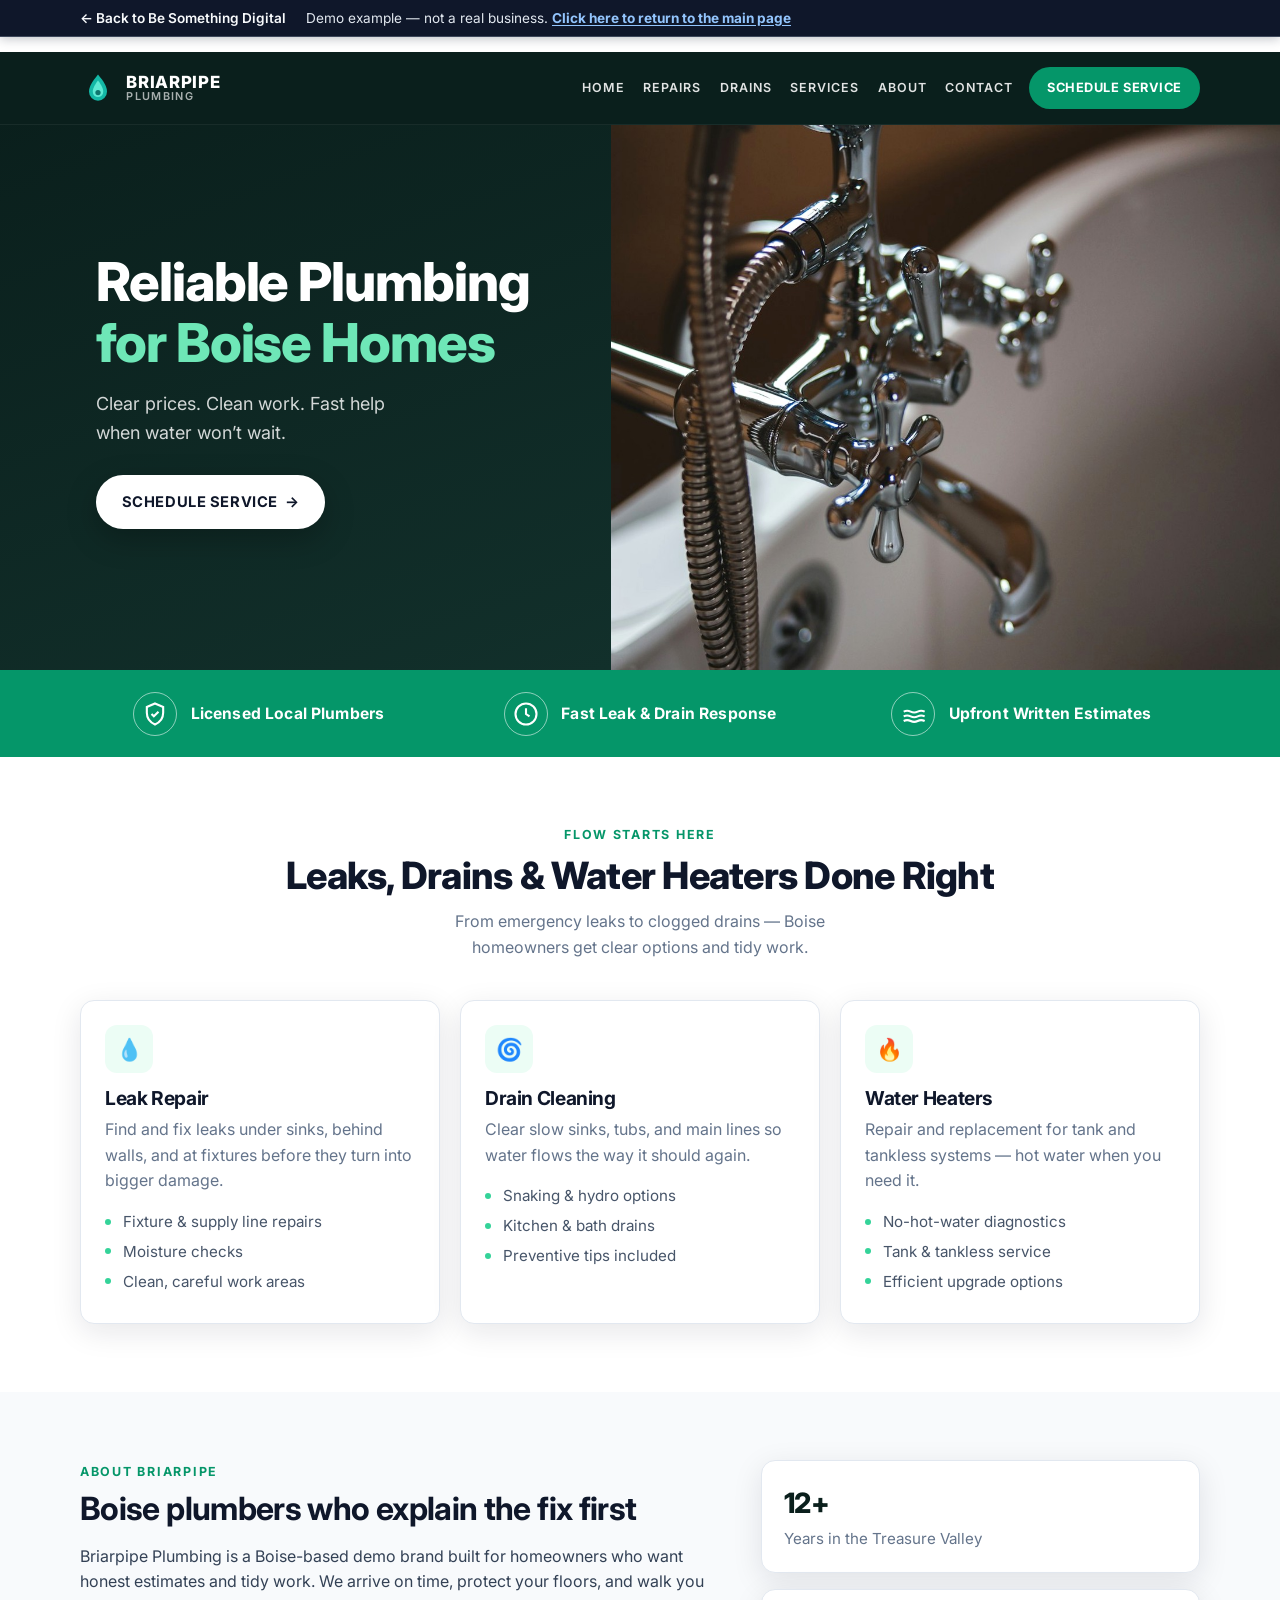
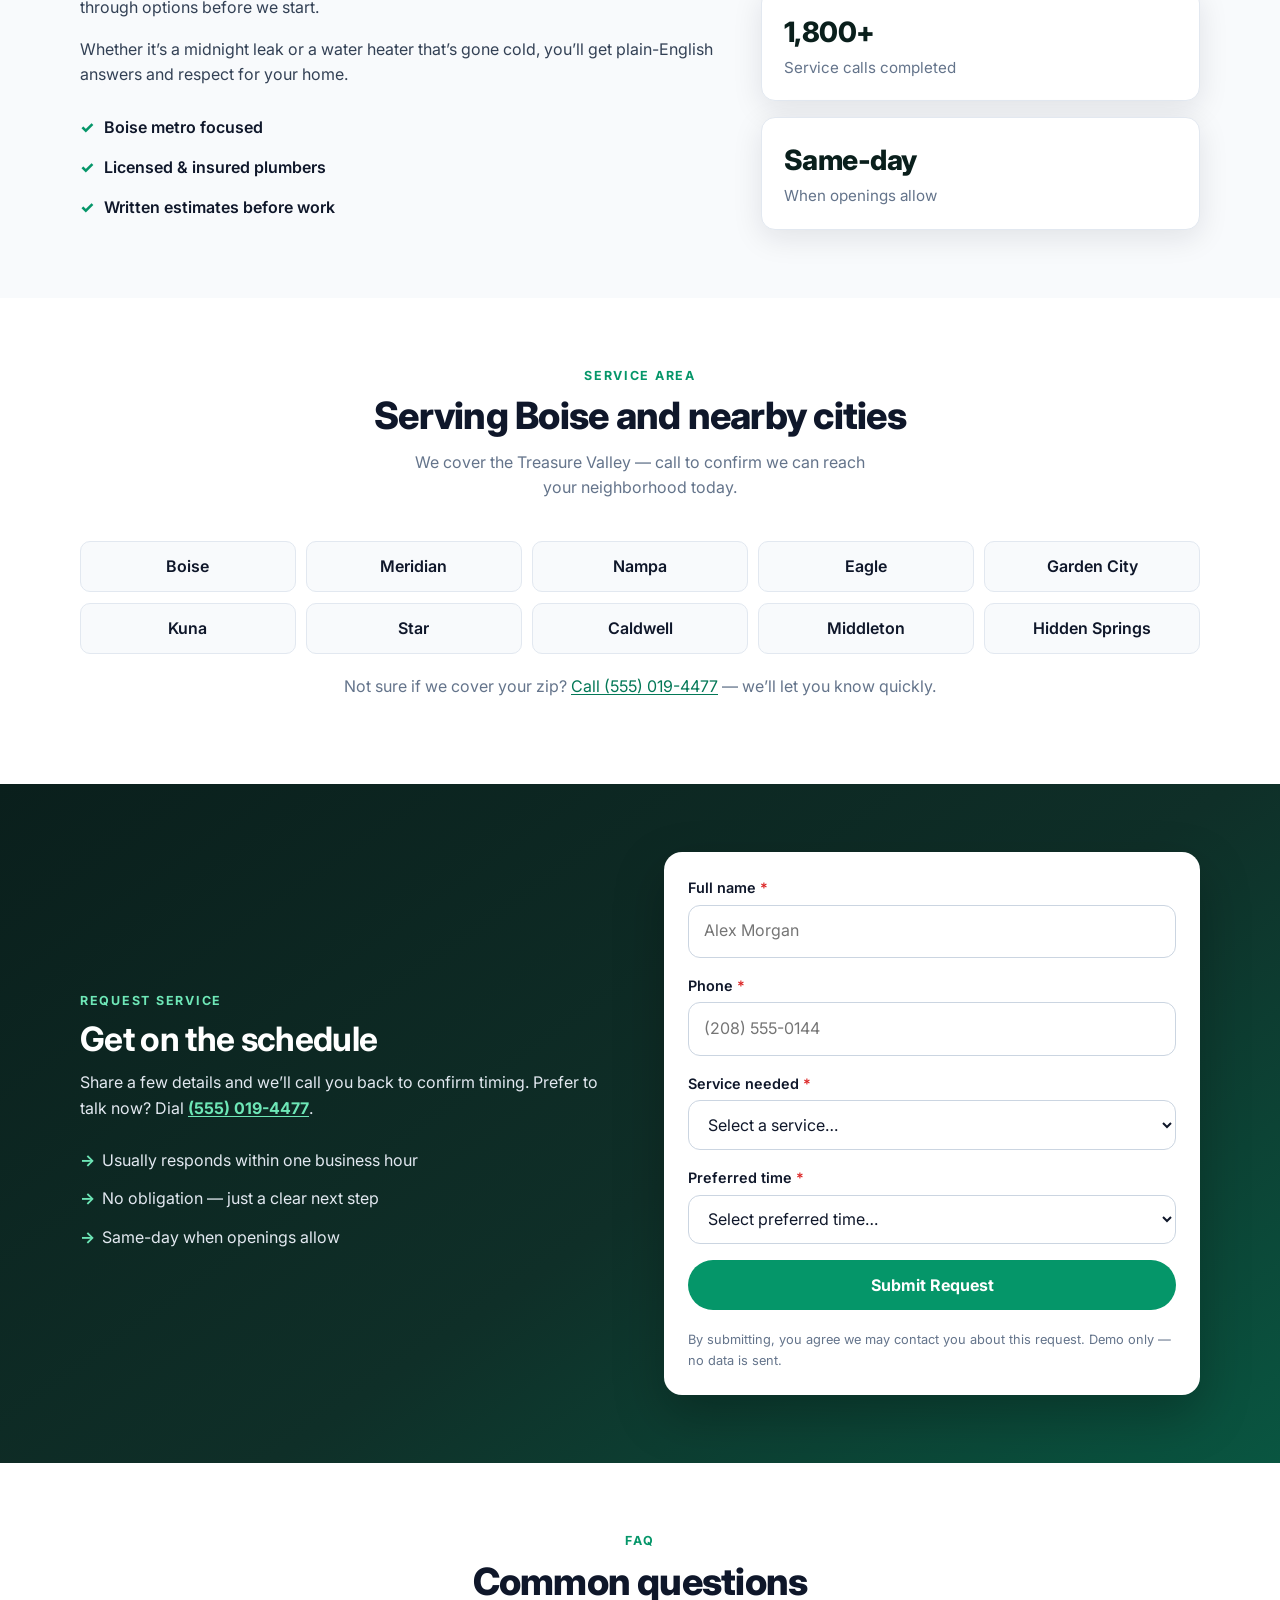
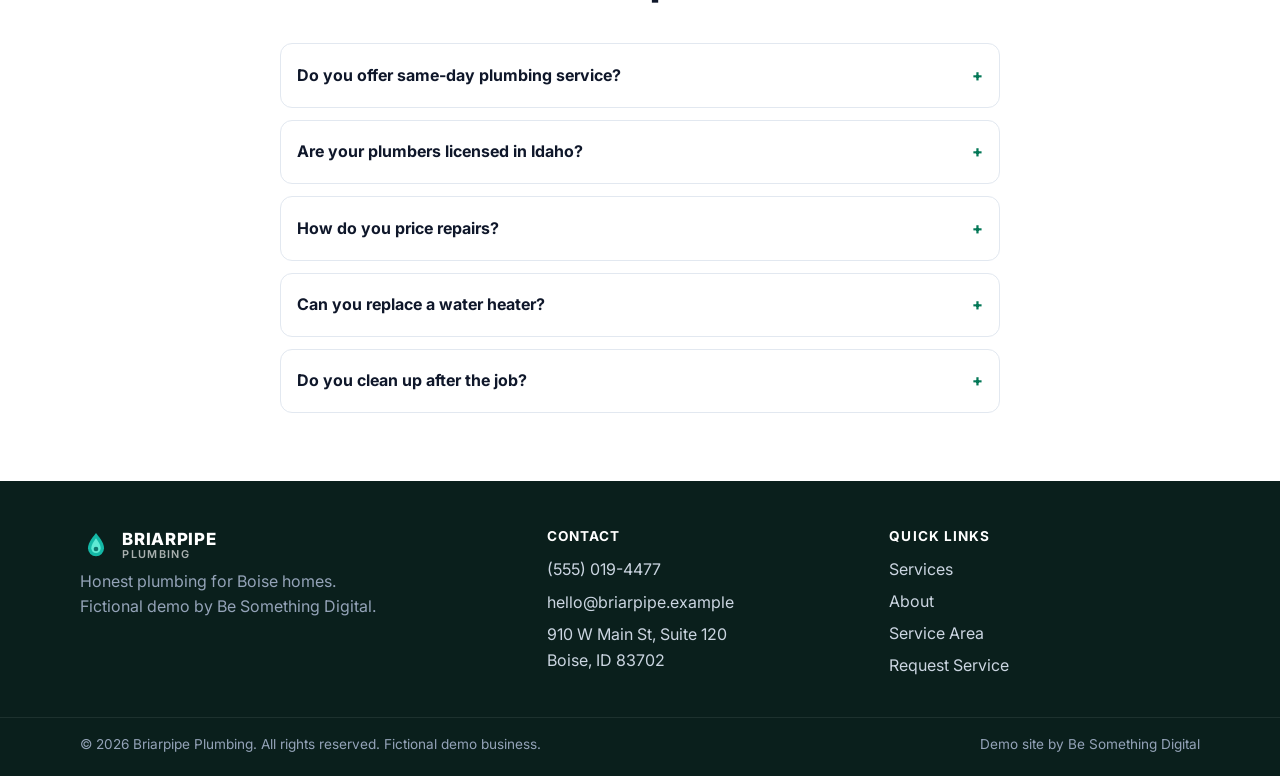
==== commit 6403a290: "Restyle Cinderwell and Briarpipe demos to photo-forward layouts Match the premium navy/teal split-he" ====
--- a/demos/briarpipe/index.html
+++ b/demos/briarpipe/index.html
@@ -17,24 +17,25 @@
       <p class="demo-banner-text">Demo example — not a real business. <a class="demo-home-link" href="/">Click here to return to the main page</a></p>
     </div>
   </div>
-  <!-- Sticky Header -->
+
   <header class="site-header" id="header">
     <div class="container header-inner">
       <a href="#top" class="logo" aria-label="Briarpipe Plumbing home">
-        <span class="logo-mark" aria-hidden="true">💧</span>
-        <span class="logo-text">Briarpipe<span class="logo-sub">Plumbing</span></span>
+        <img class="logo-mark" src="assets/logo.svg" width="36" height="36" alt="" aria-hidden="true">
+        <span class="logo-text">
+          <span class="logo-name">Briarpipe</span>
+          <span class="logo-sub">Plumbing</span>
+        </span>
       </a>
       <nav class="nav-desktop" aria-label="Primary">
+        <a href="#top">Home</a>
+        <a href="#services">Repairs</a>
+        <a href="#services">Drains</a>
         <a href="#services">Services</a>
         <a href="#about">About</a>
-        <a href="#areas">Service Area</a>
-        <a href="#faq">FAQ</a>
-        <a href="#contact" class="nav-cta">Get a Quote</a>
+        <a href="#contact">Contact</a>
       </nav>
-      <a href="tel:+15550194477" class="header-call btn btn-call">
-        <svg class="icon-phone" width="18" height="18" viewBox="0 0 24 24" fill="none" stroke="currentColor" stroke-width="2.5" aria-hidden="true"><path d="M22 16.92v3a2 2 0 0 1-2.18 2 19.79 19.79 0 0 1-8.63-3.07 19.5 19.5 0 0 1-6-6 19.79 19.79 0 0 1-3.07-8.67A2 2 0 0 1 4.11 2h3a2 2 0 0 1 2 1.72c.127.96.361 1.903.7 2.81a2 2 0 0 1-.45 2.11L8.09 9.91a16 16 0 0 0 6 6l1.27-1.27a2 2 0 0 1 2.11-.45c.907.339 1.85.573 2.81.7A2 2 0 0 1 22 16.92z"/></svg>
-        <span class="call-label">(555) 019-4477</span>
-      </a>
+      <a href="#contact" class="btn btn-header">Schedule Service</a>
       <button type="button" class="menu-toggle" id="menuToggle" aria-label="Open menu" aria-expanded="false" aria-controls="mobileNav">
         <span></span><span></span><span></span>
       </button>
@@ -44,156 +45,128 @@
       <a href="#about">About</a>
       <a href="#areas">Service Area</a>
       <a href="#faq">FAQ</a>
-      <a href="#contact">Get a Quote</a>
-      <a href="tel:+15550194477" class="btn btn-call btn-block">Call (555) 019-4477</a>
+      <a href="#contact">Schedule Service</a>
+      <a href="tel:+15550194477" class="btn btn-primary btn-block">Call (555) 019-4477</a>
     </nav>
   </header>
 
   <main id="top">
-    <!-- Hero -->
     <section class="hero">
-      <div class="container hero-grid">
+      <div class="hero-split">
         <div class="hero-copy">
-          <p class="eyebrow">Boise · Fast Leak &amp; Drain Help</p>
-          <h1>Plumbing done right — clear prices, clean work.</h1>
-          <p class="hero-lead">Leak repair, drain cleaning, and water heater service for Boise homes. Licensed plumbers who explain the fix before they start.</p>
+          <h1>Reliable Plumbing <span class="accent">for Boise Homes</span></h1>
+          <p class="hero-lead">Clear prices. Clean work. Fast help when water won’t wait.</p>
           <div class="hero-actions">
-            <a href="tel:+15550194477" class="btn btn-primary btn-lg">
-              <svg class="icon-phone" width="20" height="20" viewBox="0 0 24 24" fill="none" stroke="currentColor" stroke-width="2.5" aria-hidden="true"><path d="M22 16.92v3a2 2 0 0 1-2.18 2 19.79 19.79 0 0 1-8.63-3.07 19.5 19.5 0 0 1-6-6 19.79 19.79 0 0 1-3.07-8.67A2 2 0 0 1 4.11 2h3a2 2 0 0 1 2 1.72c.127.96.361 1.903.7 2.81a2 2 0 0 1-.45 2.11L8.09 9.91a16 16 0 0 0 6 6l1.27-1.27a2 2 0 0 1 2.11-.45c.907.339 1.85.573 2.81.7A2 2 0 0 1 22 16.92z"/></svg>
-              Call Now — (555) 019-4477
-            </a>
-            <a href="#contact" class="btn btn-secondary btn-lg">Request Service</a>
-          </div>
-          <ul class="hero-bullets" aria-label="Highlights">
-            <li>Licensed &amp; insured</li>
-            <li>Same-day when available</li>
-            <li>Upfront written estimates</li>
-          </ul>
-        </div>
-        <aside class="hero-card" aria-label="Quick request">
-          <h2 class="hero-card-title">Got a leak or clog?</h2>
-          <p class="hero-card-text">Tell us what’s going on — we’ll confirm a visit by phone.</p>
-          <a href="#contact" class="btn btn-primary btn-block">Start Your Request</a>
-          <p class="hero-card-note">Or call <a href="tel:+15550194477">(555) 019-4477</a></p>
-        </aside>
-      </div>
-    </section>
-
-    <!-- Trust Strip -->
-    <section class="trust-strip" aria-label="Why choose us">
-      <div class="container trust-grid">
-        <div class="trust-item">
-          <span class="trust-icon" aria-hidden="true">✓</span>
-          <div>
-            <strong>Licensed &amp; Insured</strong>
-            <span>Idaho state plumbers</span>
-          </div>
-        </div>
-        <div class="trust-item">
-          <span class="trust-icon" aria-hidden="true">⚡</span>
-          <div>
-            <strong>Fast Response</strong>
-            <span>Same-day when slots open</span>
-          </div>
-        </div>
-        <div class="trust-item">
-          <span class="trust-icon" aria-hidden="true">★</span>
-          <div>
-            <strong>Local &amp; Reliable</strong>
-            <span>Boise-area homeowners</span>
-          </div>
-        </div>
-        <div class="trust-item">
-          <span class="trust-icon" aria-hidden="true">$</span>
-          <div>
-            <strong>Clear Pricing</strong>
-            <span>Estimate before the work</span>
-          </div>
-        </div>
-      </div>
-    </section>
-
-    <!-- Services -->
+            <a href="#contact" class="btn btn-hero">Schedule Service <span aria-hidden="true">&rarr;</span></a>
+          </div>
+        </div>
+        <div class="hero-media">
+          <img src="assets/hero.jpg" alt="Polished chrome bathtub faucet in a clean modern bathroom" width="1200" height="960" fetchpriority="high">
+        </div>
+      </div>
+    </section>
+
+    <section class="features-bar" aria-label="Why choose us">
+      <div class="container features-grid">
+        <div class="feature-item">
+          <span class="feature-icon" aria-hidden="true">
+            <svg width="28" height="28" viewBox="0 0 24 24" fill="none" stroke="currentColor" stroke-width="1.8"><path d="M12 3l7 3v5c0 5-3.5 8.5-7 10-3.5-1.5-7-5-7-10V6l7-3z"/><path d="M9 12l2 2 4-4"/></svg>
+          </span>
+          <span class="feature-label">Licensed Local Plumbers</span>
+        </div>
+        <div class="feature-item">
+          <span class="feature-icon" aria-hidden="true">
+            <svg width="28" height="28" viewBox="0 0 24 24" fill="none" stroke="currentColor" stroke-width="1.8"><circle cx="12" cy="12" r="9"/><path d="M12 7v5l3 2"/></svg>
+          </span>
+          <span class="feature-label">Fast Leak &amp; Drain Response</span>
+        </div>
+        <div class="feature-item">
+          <span class="feature-icon" aria-hidden="true">
+            <svg width="28" height="28" viewBox="0 0 24 24" fill="none" stroke="currentColor" stroke-width="1.8"><path d="M4 14c2-1 4-1 6 0s4 1 6 0 4-1 6 0"/><path d="M4 10c2-1 4-1 6 0s4 1 6 0 4-1 6 0"/><path d="M4 18c2-1 4-1 6 0s4 1 6 0 4-1 6 0"/></svg>
+          </span>
+          <span class="feature-label">Upfront Written Estimates</span>
+        </div>
+      </div>
+    </section>
+
     <section class="section" id="services">
       <div class="container">
         <header class="section-head">
-          <p class="eyebrow">What We Do</p>
-          <h2>Plumbing services for everyday problems</h2>
-          <p class="section-lead">From a dripping faucet to a backed-up main line — we fix it cleanly and explain what we found.</p>
+          <p class="eyebrow">Flow Starts Here</p>
+          <h2>Leaks, Drains &amp; Water Heaters Done Right</h2>
+          <p class="section-lead">From emergency leaks to clogged drains — Boise homeowners get clear options and tidy work.</p>
         </header>
         <div class="cards">
           <article class="card">
-            <div class="card-icon" aria-hidden="true">🔧</div>
+            <div class="card-icon" aria-hidden="true">💧</div>
             <h3>Leak Repair</h3>
-            <p>Stop water damage fast — under-sink leaks, supply lines, toilets, and shutoff valves that won’t hold.</p>
+            <p>Find and fix leaks under sinks, behind walls, and at fixtures before they turn into bigger damage.</p>
             <ul class="card-list">
-              <li>Faucets, toilets &amp; fixtures</li>
-              <li>Supply &amp; drain line repairs</li>
-              <li>Honest “fix or replace” advice</li>
+              <li>Fixture &amp; supply line repairs</li>
+              <li>Moisture checks</li>
+              <li>Clean, careful work areas</li>
             </ul>
           </article>
           <article class="card">
-            <div class="card-icon" aria-hidden="true">🚿</div>
+            <div class="card-icon" aria-hidden="true">🌀</div>
             <h3>Drain Cleaning</h3>
-            <p>Clear slow sinks, tubs, and sewer backups with the right tools — not a temporary plunge-and-hope.</p>
+            <p>Clear slow sinks, tubs, and main lines so water flows the way it should again.</p>
             <ul class="card-list">
+              <li>Snaking &amp; hydro options</li>
               <li>Kitchen &amp; bath drains</li>
-              <li>Main line clearing</li>
-              <li>Camera inspect when needed</li>
+              <li>Preventive tips included</li>
             </ul>
           </article>
           <article class="card">
             <div class="card-icon" aria-hidden="true">🔥</div>
             <h3>Water Heaters</h3>
-            <p>Repair or replace tank and tankless units so you get hot water back without the guesswork.</p>
+            <p>Repair and replacement for tank and tankless systems — hot water when you need it.</p>
             <ul class="card-list">
-              <li>No hot water diagnosis</li>
-              <li>Tank &amp; tankless installs</li>
-              <li>Flush &amp; maintenance options</li>
+              <li>No-hot-water diagnostics</li>
+              <li>Tank &amp; tankless service</li>
+              <li>Efficient upgrade options</li>
             </ul>
           </article>
         </div>
       </div>
     </section>
 
-    <!-- About -->
     <section class="section section-alt" id="about">
       <div class="container about-grid">
         <div class="about-copy">
           <p class="eyebrow">About Briarpipe</p>
-          <h2>Neighborhood plumbers who keep it simple</h2>
-          <p>Briarpipe Plumbing is a fictional Boise-area plumbing company built as a portfolio demo. In a live site, this section would introduce your real team, licensing, and how you treat customers.</p>
-          <p>The layout shows how a one-page plumbing site can cover services, areas, FAQs, and a lead form without clutter.</p>
+          <h2>Boise plumbers who explain the fix first</h2>
+          <p>Briarpipe Plumbing is a Boise-based demo brand built for homeowners who want honest estimates and tidy work. We arrive on time, protect your floors, and walk you through options before we start.</p>
+          <p>Whether it’s a midnight leak or a water heater that’s gone cold, you’ll get plain-English answers and respect for your home.</p>
           <ul class="about-points">
-            <li>Plain-English explanations</li>
-            <li>Respect for your home and time</li>
-            <li>No upsell pressure</li>
+            <li>Boise metro focused</li>
+            <li>Licensed &amp; insured plumbers</li>
+            <li>Written estimates before work</li>
           </ul>
         </div>
         <div class="about-stats" aria-label="Company highlights">
           <div class="stat">
             <span class="stat-num">12+</span>
-            <span class="stat-label">Years experience</span>
+            <span class="stat-label">Years in the Treasure Valley</span>
           </div>
           <div class="stat">
             <span class="stat-num">1,800+</span>
-            <span class="stat-label">Jobs completed</span>
+            <span class="stat-label">Service calls completed</span>
           </div>
           <div class="stat">
-            <span class="stat-num">Demo</span>
-            <span class="stat-label">Example site only</span>
-          </div>
-        </div>
-      </div>
-    </section>
-
-    <!-- Service Area -->
+            <span class="stat-num">Same-day</span>
+            <span class="stat-label">When openings allow</span>
+          </div>
+        </div>
+      </div>
+    </section>
+
     <section class="section" id="areas">
       <div class="container">
         <header class="section-head">
           <p class="eyebrow">Service Area</p>
-          <h2>Serving Boise and nearby towns</h2>
-          <p class="section-lead">Demo coverage list — swap these for your real cities and zip codes.</p>
+          <h2>Serving Boise and nearby cities</h2>
+          <p class="section-lead">We cover the Treasure Valley — call to confirm we can reach your neighborhood today.</p>
         </header>
         <ul class="area-list">
           <li>Boise</li>
@@ -211,20 +184,18 @@
       </div>
     </section>
 
-    <!-- Lead Form -->
     <section class="section section-cta" id="contact">
       <div class="container contact-grid">
         <div class="contact-copy">
           <p class="eyebrow eyebrow-light">Request Service</p>
-          <h2>Book a plumber visit</h2>
-          <p>Share a few details and we’ll call back to confirm timing. Prefer to talk now? Dial <a href="tel:+15550194477" class="link-light">(555) 019-4477</a>.</p>
+          <h2>Get on the schedule</h2>
+          <p>Share a few details and we’ll call you back to confirm timing. Prefer to talk now? Dial <a href="tel:+15550194477" class="link-light">(555) 019-4477</a>.</p>
           <ul class="contact-perks">
             <li>Usually responds within one business hour</li>
             <li>No obligation — just a clear next step</li>
             <li>Same-day when openings allow</li>
           </ul>
         </div>
-
         <div class="form-wrap">
           <form id="leadForm" class="lead-form" novalidate>
             <div class="form-field">
@@ -234,15 +205,15 @@
             </div>
             <div class="form-field">
               <label for="phone">Phone <span class="req">*</span></label>
-              <input type="tel" id="phone" name="phone" autocomplete="tel" required placeholder="(208) 555-0100" aria-describedby="phoneError">
+              <input type="tel" id="phone" name="phone" autocomplete="tel" required placeholder="(208) 555-0144" aria-describedby="phoneError">
               <p class="field-error" id="phoneError" role="alert" hidden></p>
             </div>
             <div class="form-field">
               <label for="service">Service needed <span class="req">*</span></label>
               <select id="service" name="service" required aria-describedby="serviceError">
                 <option value="">Select a service…</option>
-                <option value="leak-repair">Leak Repair</option>
-                <option value="drain-cleaning">Drain Cleaning</option>
+                <option value="leak">Leak Repair</option>
+                <option value="drain">Drain Cleaning</option>
                 <option value="water-heater">Water Heater</option>
                 <option value="other">Other / Not sure</option>
               </select>
@@ -262,7 +233,6 @@
             <button type="submit" class="btn btn-primary btn-lg btn-block">Submit Request</button>
             <p class="form-fineprint">By submitting, you agree we may contact you about this request. Demo only — no data is sent.</p>
           </form>
-
           <div id="formSuccess" class="form-success" hidden>
             <div class="success-icon" aria-hidden="true">✓</div>
             <h3>Request received</h3>
@@ -273,7 +243,6 @@
       </div>
     </section>
 
-    <!-- FAQ -->
     <section class="section" id="faq">
       <div class="container narrow">
         <header class="section-head">
@@ -283,45 +252,47 @@
         <div class="faq-list">
           <details class="faq-item">
             <summary>Do you offer same-day plumbing service?</summary>
-            <p>When the schedule allows, yes. Call early for the best chance of a same-day visit, especially for active leaks or sewer backups.</p>
-          </details>
-          <details class="faq-item">
-            <summary>Are you licensed in Idaho?</summary>
-            <p>This is a demo site. A live plumbing business page would list real license numbers and insurance details here.</p>
-          </details>
-          <details class="faq-item">
-            <summary>How do you price jobs?</summary>
-            <p>We diagnose first, explain options, and give a clear estimate before paid work begins. No surprise invoices after the fact.</p>
+            <p>Yes — when schedule openings allow. Call early for the best chance of a same-day visit, especially for active leaks.</p>
+          </details>
+          <details class="faq-item">
+            <summary>Are your plumbers licensed in Idaho?</summary>
+            <p>This is a fictional demo. A real plumbing company would list its Idaho plumbing license and insurance details here.</p>
+          </details>
+          <details class="faq-item">
+            <summary>How do you price repairs?</summary>
+            <p>We diagnose first, explain options, and give a written estimate before paid work begins.</p>
           </details>
           <details class="faq-item">
             <summary>Can you replace a water heater?</summary>
-            <p>Yes — tank and many tankless models. We’ll confirm fit, venting, and permit needs before install day.</p>
-          </details>
-          <details class="faq-item">
-            <summary>What if my drain keeps clogging?</summary>
-            <p>Repeated clogs often mean a deeper line issue. We can clear the drain and, when useful, camera-inspect so you know what’s really going on.</p>
+            <p>Yes — tank and tankless options. We’ll help you compare cost, efficiency, and timeline.</p>
+          </details>
+          <details class="faq-item">
+            <summary>Do you clean up after the job?</summary>
+            <p>Yes. We protect floors, haul old parts when needed, and leave the work area tidy.</p>
           </details>
         </div>
       </div>
     </section>
   </main>
 
-  <!-- Footer -->
   <footer class="site-footer">
     <div class="container footer-grid">
       <div class="footer-brand">
         <a href="#top" class="logo logo-footer">
-          <span class="logo-mark" aria-hidden="true">💧</span>
-          <span class="logo-text">Briarpipe<span class="logo-sub">Plumbing</span></span>
+          <img class="logo-mark" src="assets/logo.svg" width="32" height="32" alt="" aria-hidden="true">
+          <span class="logo-text">
+            <span class="logo-name">Briarpipe</span>
+            <span class="logo-sub">Plumbing</span>
+          </span>
         </a>
-        <p>Leak repair, drains, and water heaters for Boise-area homes. Demo example only.</p>
+        <p>Honest plumbing for Boise homes. Fictional demo by Be Something Digital.</p>
       </div>
       <div class="footer-nap">
         <h3 class="footer-heading">Contact</h3>
         <address>
           <p><a href="tel:+15550194477">(555) 019-4477</a></p>
           <p><a href="mailto:hello@briarpipe.example">hello@briarpipe.example</a></p>
-          <p>350 N 9th St, Suite 12<br>Boise, ID 83702</p>
+          <p>910 W Main St, Suite 120<br>Boise, ID 83702</p>
         </address>
       </div>
       <div class="footer-links">
@@ -336,7 +307,7 @@
     </div>
     <div class="footer-bottom">
       <div class="container footer-bottom-inner">
-        <p class="copyright">© <span id="year"></span> Briarpipe Plumbing. Fictional demo business — not a real company.</p>
+        <p class="copyright">© <span id="year"></span> Briarpipe Plumbing. All rights reserved. Fictional demo business.</p>
         <p class="demo-badge">Demo site by Be Something Digital</p>
       </div>
     </div>
--- a/demos/briarpipe/styles.css
+++ b/demos/briarpipe/styles.css
@@ -1,36 +1,30 @@
-/* Briarpipe Plumbing — Be Something Digital demo
-   Teal/slate plumbing theme, mobile-first */
+/* Briarpipe Plumbing — photo-forward forest/teal demo */
 
 :root {
-  --blue-900: #062e2b;
-  --blue-800: #0a4640;
-  --blue-700: #0d5c54;
-  --blue-600: #0f766e;
-  --blue-500: #14b8a6;
-  --blue-100: #e6f7f5;
-  --slate-900: #0f172a;
-  --slate-700: #334155;
-  --slate-600: #475569;
-  --slate-500: #64748b;
-  --slate-300: #cbd5e1;
-  --slate-200: #e2e8f0;
-  --slate-100: #f1f5f9;
-  --slate-50: #f8fafc;
-  --white: #ffffff;
-  --success: #059669;
-  --success-bg: #ecfdf5;
+  --navy: #0a1f1c;
+  --navy-2: #12302b;
+  --teal: #047857;
+  --teal-bright: #34d399;
+  --teal-bar: #059669;
+  --cyan: #6ee7b7;
+  --ink: #0f172a;
+  --muted: #64748b;
+  --line: #e2e8f0;
+  --surface: #ffffff;
+  --surface-alt: #f8fafc;
+  --cta: #059669;
+  --cta-hover: #047857;
   --error: #dc2626;
   --error-bg: #fef2f2;
-  --cta: #d97706;
-  --cta-hover: #b45309;
-  --radius: 12px;
-  --radius-sm: 8px;
-  --shadow: 0 4px 24px rgba(15, 23, 42, 0.08);
-  --shadow-lg: 0 12px 40px rgba(15, 23, 42, 0.14);
-  --header-h: 64px;
+  --success: #059669;
+  --radius: 14px;
+  --radius-pill: 999px;
+  --shadow: 0 8px 30px rgba(15, 23, 42, 0.1);
   --font: "Inter", system-ui, -apple-system, Segoe UI, Roboto, sans-serif;
-  --max: 1100px;
+  --max: 1120px;
   --narrow: 720px;
+  --header-h: 72px;
+  --demo-banner-h: 3.25rem;
 }
 
 *, *::before, *::after { box-sizing: border-box; }
@@ -45,17 +39,24 @@
   font-family: var(--font);
   font-size: 1rem;
   line-height: 1.6;
-  color: var(--slate-700);
-  background: var(--white);
+  color: #334155;
+  background: var(--surface);
   -webkit-font-smoothing: antialiased;
 }
 
-
-/* Demo banner — sticky while scrolling */
-:root {
-  --demo-banner-h: 3.25rem;
-}
-
+img { max-width: 100%; display: block; }
+a { color: var(--teal); text-decoration-thickness: 1px; text-underline-offset: 2px; }
+a:hover { color: var(--teal-bright); }
+h1, h2, h3 { color: var(--ink); line-height: 1.15; letter-spacing: -0.02em; }
+p { margin: 0 0 1rem; }
+
+.container {
+  width: min(100% - 2rem, var(--max));
+  margin-inline: auto;
+}
+.narrow { width: min(100% - 2rem, var(--narrow)); margin-inline: auto; }
+
+/* Demo banner */
 .demo-banner {
   position: sticky;
   top: 0;
@@ -68,9 +69,8 @@
   border-bottom: 1px solid rgba(148, 163, 184, 0.35);
   box-shadow: 0 2px 10px rgba(15, 23, 42, 0.25);
 }
-
 .demo-banner-inner {
-  width: min(100%, 1100px);
+  width: min(100%, var(--max));
   margin-inline: auto;
   display: flex;
   align-items: center;
@@ -78,778 +78,562 @@
   gap: 0.75rem 1.25rem;
   flex-wrap: wrap;
 }
-
-.demo-banner-text {
-  margin: 0;
-  color: #e2e8f0;
-  flex: 1 1 14rem;
-}
-
+.demo-banner-text { margin: 0; color: #e2e8f0; flex: 1 1 14rem; }
 .demo-banner a.demo-home-link {
   color: #93c5fd;
   font-weight: 700;
   text-decoration: underline;
   text-underline-offset: 2px;
 }
-
 .demo-banner a.demo-home-link:hover { color: #bfdbfe; }
-
 .demo-back {
   display: inline-flex;
   align-items: center;
   gap: 0.35rem;
-  flex: 0 0 auto;
-  background: #1d4ed8;
-  color: #fff !important;
-  font-weight: 700;
-  font-size: 0.82rem;
-  padding: 0.4rem 0.85rem;
-  border-radius: 999px;
-  text-decoration: none !important;
+  color: #f8fafc;
+  font-weight: 600;
+  text-decoration: none;
   white-space: nowrap;
 }
-
-.demo-back:hover {
-  background: #2563eb;
-  color: #fff !important;
-}
-
-@media (max-width: 640px) {
-  :root { --demo-banner-h: 4.5rem; }
-  .demo-banner-inner { justify-content: center; text-align: center; }
-  .demo-banner-text { flex-basis: 100%; }
-}
-
-img { max-width: 100%; display: block; }
-
-a {
-  color: var(--blue-600);
-  text-decoration: none;
-}
-a:hover { text-decoration: underline; }
-
-h1, h2, h3 {
-  color: var(--slate-900);
-  line-height: 1.2;
-  margin: 0 0 0.75rem;
-  font-weight: 700;
-}
-
-h1 { font-size: clamp(1.85rem, 5vw, 2.75rem); letter-spacing: -0.02em; }
-h2 { font-size: clamp(1.5rem, 3.5vw, 2rem); letter-spacing: -0.015em; }
-h3 { font-size: 1.15rem; }
-
-p { margin: 0 0 1rem; }
-
-ul { margin: 0; padding: 0; list-style: none; }
-
-.container {
-  width: min(100% - 2rem, var(--max));
-  margin-inline: auto;
-}
-
-.narrow { width: min(100% - 2rem, var(--narrow)); margin-inline: auto; }
-
-.eyebrow {
-  display: inline-block;
-  font-size: 0.8rem;
-  font-weight: 600;
-  letter-spacing: 0.06em;
-  text-transform: uppercase;
-  color: var(--blue-600);
-  margin: 0 0 0.5rem;
-}
-
-.eyebrow-light { color: #5eead4; }
-
-/* Buttons */
-.btn {
-  display: inline-flex;
-  align-items: center;
-  justify-content: center;
-  gap: 0.5rem;
-  font-family: inherit;
-  font-weight: 600;
-  font-size: 0.95rem;
-  line-height: 1.2;
-  padding: 0.7rem 1.25rem;
-  border-radius: 999px;
-  border: 2px solid transparent;
-  cursor: pointer;
-  text-decoration: none !important;
-  transition: background 0.15s, color 0.15s, border-color 0.15s, transform 0.1s;
-}
-
-.btn:active { transform: scale(0.98); }
-
-.btn-primary {
-  background: var(--cta);
-  color: var(--white);
-  border-color: var(--cta);
-}
-.btn-primary:hover { background: var(--cta-hover); border-color: var(--cta-hover); }
-
-.btn-secondary {
-  background: var(--white);
-  color: var(--blue-800);
-  border-color: var(--slate-300);
-}
-.btn-secondary:hover { border-color: var(--blue-600); color: var(--blue-600); }
-
-.btn-call {
-  background: var(--blue-600);
-  color: var(--white);
-  border-color: var(--blue-600);
-  padding: 0.55rem 1rem;
-  font-size: 0.875rem;
-}
-.btn-call:hover { background: var(--blue-700); border-color: var(--blue-700); }
-
-.btn-lg { padding: 0.9rem 1.5rem; font-size: 1rem; }
-.btn-block { width: 100%; }
-
-.icon-phone { flex-shrink: 0; }
-
-/* Header */
+.demo-back:hover { color: #bfdbfe; }
+
+/* Header — dark navy */
 .site-header {
   position: sticky;
   top: var(--demo-banner-h);
-  z-index: 100;
-  background: rgba(255, 255, 255, 0.95);
-  backdrop-filter: blur(10px);
-  border-bottom: 1px solid var(--slate-200);
-  min-height: var(--header-h);
-}
-
+  z-index: 200;
+  background: var(--navy);
+  color: #fff;
+  border-bottom: 1px solid rgba(255,255,255,0.06);
+}
 .header-inner {
   display: flex;
   align-items: center;
-  justify-content: space-between;
   gap: 1rem;
   min-height: var(--header-h);
 }
-
 .logo {
   display: inline-flex;
   align-items: center;
-  gap: 0.5rem;
-  color: var(--slate-900);
-  text-decoration: none !important;
+  gap: 0.65rem;
+  text-decoration: none;
+  color: #fff;
+  margin-right: auto;
+}
+.logo:hover { color: #fff; }
+.logo-mark { flex-shrink: 0; border-radius: 8px; }
+.logo-text { display: flex; flex-direction: column; line-height: 1.1; }
+.logo-name {
   font-weight: 800;
-}
-
-.logo-mark {
-  display: grid;
-  place-items: center;
-  width: 36px;
-  height: 36px;
-  border-radius: 10px;
-  background: linear-gradient(135deg, var(--blue-600), var(--blue-800));
-  color: var(--white);
-  font-size: 1.1rem;
-}
-
-.logo-text { font-size: 1.05rem; letter-spacing: -0.02em; }
+  font-size: 1.05rem;
+  letter-spacing: 0.04em;
+  text-transform: uppercase;
+}
 .logo-sub {
-  display: block;
-  font-size: 0.65rem;
+  font-size: 0.68rem;
   font-weight: 600;
   letter-spacing: 0.12em;
   text-transform: uppercase;
-  color: var(--slate-500);
-  margin-top: -2px;
-}
-
-.nav-desktop { display: none; gap: 1.25rem; align-items: center; }
-
+  color: rgba(255,255,255,0.65);
+}
+.nav-desktop {
+  display: none;
+  align-items: center;
+  gap: 0.15rem 1.15rem;
+}
 .nav-desktop a {
-  color: var(--slate-600);
-  font-weight: 500;
-  font-size: 0.9rem;
+  color: rgba(255,255,255,0.88);
   text-decoration: none;
-}
-.nav-desktop a:hover { color: var(--blue-600); }
-
-.nav-cta {
-  background: var(--blue-100);
-  color: var(--blue-700) !important;
-  padding: 0.4rem 0.85rem;
-  border-radius: 999px;
-  font-weight: 600 !important;
-}
-.nav-cta:hover { background: #d6e8f8; }
-
-.header-call .call-label { display: none; }
+  font-size: 0.78rem;
+  font-weight: 600;
+  letter-spacing: 0.08em;
+  text-transform: uppercase;
+  padding: 0.35rem 0;
+}
+.nav-desktop a:hover { color: var(--cyan); }
+
+.btn {
+  display: inline-flex;
+  align-items: center;
+  justify-content: center;
+  gap: 0.45rem;
+  border: none;
+  border-radius: var(--radius-pill);
+  font-family: inherit;
+  font-weight: 700;
+  cursor: pointer;
+  text-decoration: none;
+  transition: background 0.15s, color 0.15s, border-color 0.15s, transform 0.15s;
+}
+.btn:hover { text-decoration: none; }
+.btn-header {
+  display: none;
+  background: var(--teal-bar);
+  color: #fff;
+  padding: 0.65rem 1.15rem;
+  font-size: 0.8rem;
+  letter-spacing: 0.04em;
+  text-transform: uppercase;
+}
+.btn-header:hover { background: var(--teal-bright); color: #fff; }
+.btn-primary {
+  background: var(--cta);
+  color: #fff;
+  padding: 0.85rem 1.35rem;
+}
+.btn-primary:hover { background: var(--cta-hover); color: #fff; }
+.btn-secondary {
+  background: transparent;
+  color: var(--ink);
+  border: 1.5px solid #cbd5e1;
+  padding: 0.8rem 1.25rem;
+}
+.btn-secondary:hover { border-color: var(--teal); color: var(--teal); }
+.btn-hero {
+  background: #fff;
+  color: var(--ink);
+  padding: 0.95rem 1.6rem;
+  font-size: 0.92rem;
+  letter-spacing: 0.04em;
+  text-transform: uppercase;
+  box-shadow: 0 10px 30px rgba(0,0,0,0.25);
+}
+.btn-hero:hover { background: var(--cyan); color: var(--navy); }
+.btn-lg { padding: 0.95rem 1.4rem; font-size: 1rem; }
+.btn-block { width: 100%; }
 
 .menu-toggle {
-  display: flex;
+  width: 44px; height: 44px;
+  border: 1px solid rgba(255,255,255,0.2);
+  border-radius: 10px;
+  background: transparent;
+  display: inline-flex;
   flex-direction: column;
+  align-items: center;
   justify-content: center;
   gap: 5px;
-  width: 42px;
-  height: 42px;
-  padding: 10px;
-  border: 1px solid var(--slate-200);
-  border-radius: var(--radius-sm);
-  background: var(--white);
   cursor: pointer;
 }
 .menu-toggle span {
-  display: block;
-  height: 2px;
-  background: var(--slate-700);
-  border-radius: 1px;
-  transition: transform 0.2s, opacity 0.2s;
-}
-.menu-toggle[aria-expanded="true"] span:nth-child(1) {
-  transform: translateY(7px) rotate(45deg);
-}
-.menu-toggle[aria-expanded="true"] span:nth-child(2) { opacity: 0; }
-.menu-toggle[aria-expanded="true"] span:nth-child(3) {
-  transform: translateY(-7px) rotate(-45deg);
-}
-
+  display: block; width: 18px; height: 2px;
+  background: #fff; border-radius: 2px;
+}
 .nav-mobile {
   display: flex;
   flex-direction: column;
   gap: 0.25rem;
   padding: 0.75rem 1rem 1.25rem;
-  border-top: 1px solid var(--slate-200);
-  background: var(--white);
+  background: var(--navy-2);
+  border-top: 1px solid rgba(255,255,255,0.08);
 }
 .nav-mobile[hidden] { display: none !important; }
 .nav-mobile a {
+  color: #e2e8f0;
+  text-decoration: none;
   padding: 0.75rem 0.5rem;
-  color: var(--slate-700);
-  font-weight: 500;
-  text-decoration: none;
-  border-radius: var(--radius-sm);
-}
-.nav-mobile a:hover { background: var(--slate-50); color: var(--blue-600); }
-.nav-mobile .btn { margin-top: 0.5rem; }
-
-/* Hero */
-.hero {
-  background:
-    radial-gradient(ellipse 80% 60% at 100% 0%, rgba(47, 127, 212, 0.12), transparent 55%),
-    linear-gradient(180deg, var(--slate-50) 0%, var(--white) 100%);
-  padding: 2.5rem 0 3rem;
-}
-
-.hero-grid {
-  display: grid;
-  gap: 2rem;
-}
-
-.hero-lead {
-  font-size: 1.05rem;
-  color: var(--slate-600);
-  max-width: 36rem;
-}
-
-.hero-actions {
+  font-weight: 600;
+  border-radius: 8px;
+}
+.nav-mobile a:hover { background: rgba(255,255,255,0.06); color: #fff; }
+
+/* Hero split */
+.hero { background: var(--navy); }
+.hero-split {
+  display: grid;
+  grid-template-columns: 1fr;
+  min-height: min(78vh, 640px);
+}
+.hero-copy {
   display: flex;
   flex-direction: column;
-  gap: 0.75rem;
-  margin: 1.5rem 0 1.25rem;
-}
-
-.hero-bullets {
+  justify-content: center;
+  padding: 2.75rem 1.25rem 2.5rem;
+  background: linear-gradient(160deg, var(--navy) 0%, var(--navy-2) 100%);
+  color: #fff;
+}
+.hero-copy h1 {
+  margin: 0 0 1rem;
+  color: #fff;
+  font-size: clamp(2rem, 5vw, 3.35rem);
+  font-weight: 800;
+  max-width: 18ch;
+}
+.hero-copy .accent {
+  color: var(--cyan);
+  display: inline;
+}
+.hero-lead {
+  margin: 0 0 1.75rem;
+  color: rgba(255,255,255,0.82);
+  font-size: 1.125rem;
+  max-width: 28ch;
+}
+.hero-actions { display: flex; flex-wrap: wrap; gap: 0.75rem; }
+.hero-media {
+  position: relative;
+  min-height: 280px;
+  overflow: hidden;
+  background: #1e293b;
+}
+.hero-media img {
+  width: 100%;
+  height: 100%;
+  object-fit: cover;
+  object-position: center;
+}
+
+/* Features / trust bar */
+.features-bar {
+  background: var(--teal-bar);
+  color: #fff;
+  padding: 1.35rem 0;
+}
+.features-grid {
+  display: grid;
+  grid-template-columns: 1fr;
+  gap: 1.15rem;
+}
+.feature-item {
   display: flex;
-  flex-wrap: wrap;
-  gap: 0.5rem 1.25rem;
-  font-size: 0.875rem;
-  font-weight: 500;
-  color: var(--slate-600);
-}
-.hero-bullets li {
-  display: flex;
-  align-items: center;
-  gap: 0.4rem;
-}
-.hero-bullets li::before {
-  content: "✓";
-  color: var(--success);
+  align-items: center;
+  gap: 0.85rem;
+  justify-content: flex-start;
+}
+.feature-icon {
+  width: 44px; height: 44px;
+  border-radius: 50%;
+  border: 1.5px solid rgba(255,255,255,0.55);
+  display: inline-flex;
+  align-items: center;
+  justify-content: center;
+  flex-shrink: 0;
+  color: #fff;
+}
+.feature-label {
   font-weight: 700;
-}
-
-.hero-card {
-  background: var(--white);
-  border: 1px solid var(--slate-200);
+  font-size: 0.98rem;
+  letter-spacing: 0.01em;
+}
+
+/* Sections */
+.section { padding: 4.25rem 0; }
+.section-alt { background: var(--surface-alt); }
+.section-head { text-align: center; margin-bottom: 2.5rem; }
+.section-head h2 {
+  margin: 0 0 0.75rem;
+  font-size: clamp(1.65rem, 3.5vw, 2.35rem);
+  font-weight: 800;
+}
+.section-lead {
+  margin: 0 auto;
+  max-width: 46ch;
+  color: var(--muted);
+}
+.eyebrow {
+  margin: 0 0 0.55rem;
+  font-size: 0.78rem;
+  font-weight: 700;
+  letter-spacing: 0.14em;
+  text-transform: uppercase;
+  color: var(--teal-bar);
+}
+.eyebrow-light { color: var(--cyan); }
+
+.cards {
+  display: grid;
+  grid-template-columns: 1fr;
+  gap: 1.25rem;
+}
+.card {
+  background: #fff;
+  border: 1px solid var(--line);
   border-radius: var(--radius);
   padding: 1.5rem;
   box-shadow: var(--shadow);
 }
-
-.hero-card-title { font-size: 1.2rem; margin-bottom: 0.35rem; }
-.hero-card-text { font-size: 0.95rem; color: var(--slate-600); margin-bottom: 1.25rem; }
-.hero-card-note {
-  margin: 1rem 0 0;
-  text-align: center;
-  font-size: 0.85rem;
-  color: var(--slate-500);
-}
-
-/* Trust strip */
-.trust-strip {
-  background: var(--blue-900);
-  color: var(--white);
-  padding: 1.5rem 0;
-}
-
-.trust-grid {
-  display: grid;
-  grid-template-columns: 1fr 1fr;
-  gap: 1.25rem;
-}
-
-.trust-item {
-  display: flex;
-  gap: 0.75rem;
-  align-items: flex-start;
-}
-
-.trust-icon {
-  display: grid;
-  place-items: center;
-  width: 36px;
-  height: 36px;
-  border-radius: 10px;
-  background: rgba(255, 255, 255, 0.12);
-  font-size: 0.95rem;
-  flex-shrink: 0;
-}
-
-.trust-item strong {
-  display: block;
-  font-size: 0.9rem;
-  font-weight: 600;
-}
-.trust-item span {
-  display: block;
-  font-size: 0.8rem;
-  color: #94a3b8;
-  margin-top: 0.1rem;
-}
-
-/* Sections */
-.section { padding: 3.5rem 0; }
-.section-alt { background: var(--slate-50); }
-
-.section-head { margin-bottom: 2rem; max-width: 36rem; }
-.section-lead { color: var(--slate-600); margin: 0; }
-
-.cards {
-  display: grid;
-  gap: 1.25rem;
-}
-
-.card {
-  background: var(--white);
-  border: 1px solid var(--slate-200);
-  border-radius: var(--radius);
-  padding: 1.5rem;
-  box-shadow: var(--shadow);
-  transition: border-color 0.15s, box-shadow 0.15s;
-}
-.card:hover {
-  border-color: #bfd4ef;
-  box-shadow: var(--shadow-lg);
-}
-
 .card-icon {
-  width: 48px;
-  height: 48px;
-  display: grid;
-  place-items: center;
+  width: 48px; height: 48px;
   border-radius: 12px;
-  background: var(--blue-100);
+  background: #ecfdf5;
+  color: var(--teal);
+  display: inline-flex;
+  align-items: center;
+  justify-content: center;
   font-size: 1.35rem;
-  margin-bottom: 1rem;
-}
-
-.card p { font-size: 0.95rem; color: var(--slate-600); }
-
+  margin-bottom: 0.85rem;
+}
+.card h3 { margin: 0 0 0.5rem; font-size: 1.2rem; }
+.card p { color: var(--muted); }
 .card-list {
-  margin-top: 1rem;
-  display: grid;
-  gap: 0.4rem;
+  margin: 0.75rem 0 0;
+  padding: 0;
+  list-style: none;
 }
 .card-list li {
   position: relative;
-  padding-left: 1.1rem;
-  font-size: 0.875rem;
-  color: var(--slate-600);
+  padding-left: 1.15rem;
+  margin-bottom: 0.35rem;
+  color: #475569;
+  font-size: 0.95rem;
 }
 .card-list li::before {
   content: "";
   position: absolute;
+  left: 0; top: 0.55rem;
+  width: 6px; height: 6px;
+  border-radius: 50%;
+  background: var(--teal-bright);
+}
+
+.about-grid {
+  display: grid;
+  gap: 2rem;
+  align-items: center;
+}
+.about-copy h2 { margin: 0 0 1rem; font-size: clamp(1.5rem, 3vw, 2rem); }
+.about-points {
+  margin: 1.25rem 0 0;
+  padding: 0;
+  list-style: none;
+}
+.about-points li {
+  padding: 0.45rem 0 0.45rem 1.5rem;
+  position: relative;
+  font-weight: 600;
+  color: var(--ink);
+}
+.about-points li::before {
+  content: "✓";
+  position: absolute;
   left: 0;
-  top: 0.55em;
-  width: 6px;
-  height: 6px;
-  border-radius: 50%;
-  background: var(--blue-500);
-}
-
-/* About */
-.about-grid {
+  color: var(--teal-bar);
+  font-weight: 800;
+}
+.about-stats {
+  display: grid;
+  gap: 1rem;
+}
+.stat {
+  background: #fff;
+  border: 1px solid var(--line);
+  border-radius: var(--radius);
+  padding: 1.25rem 1.35rem;
+  box-shadow: var(--shadow);
+}
+.stat-num {
+  display: block;
+  font-size: 1.75rem;
+  font-weight: 800;
+  color: var(--navy);
+  letter-spacing: -0.02em;
+}
+.stat-label { color: var(--muted); font-size: 0.95rem; }
+
+.area-list {
+  display: grid;
+  grid-template-columns: repeat(2, minmax(0, 1fr));
+  gap: 0.65rem;
+  list-style: none;
+  margin: 0 0 1.25rem;
+  padding: 0;
+}
+.area-list li {
+  background: var(--surface-alt);
+  border: 1px solid var(--line);
+  border-radius: 10px;
+  padding: 0.75rem 1rem;
+  font-weight: 600;
+  color: var(--ink);
+  text-align: center;
+}
+.area-note { text-align: center; color: var(--muted); }
+
+/* Contact CTA */
+.section-cta {
+  background: linear-gradient(145deg, var(--navy) 0%, #0f2f28 55%, var(--teal) 140%);
+  color: #e2e8f0;
+}
+.section-cta h2 { color: #fff; margin: 0 0 0.75rem; font-size: clamp(1.6rem, 3vw, 2.1rem); }
+.contact-grid {
   display: grid;
   gap: 2rem;
-}
-
-.about-copy p { color: var(--slate-600); }
-
-.about-points {
-  margin-top: 1.25rem;
-  display: grid;
-  gap: 0.5rem;
-}
-.about-points li {
-  padding-left: 1.5rem;
+  align-items: start;
+}
+.contact-perks {
+  margin: 1.25rem 0 0;
+  padding: 0;
+  list-style: none;
+}
+.contact-perks li {
+  padding: 0.4rem 0 0.4rem 1.4rem;
   position: relative;
-  font-weight: 500;
-  color: var(--slate-700);
-}
-.about-points li::before {
+}
+.contact-perks li::before {
   content: "→";
   position: absolute;
   left: 0;
-  color: var(--blue-600);
+  color: var(--cyan);
   font-weight: 700;
 }
-
-.about-stats {
-  display: grid;
-  grid-template-columns: repeat(3, 1fr);
-  gap: 0.75rem;
-}
-
-.stat {
-  background: var(--white);
-  border: 1px solid var(--slate-200);
-  border-radius: var(--radius);
-  padding: 1.25rem 0.75rem;
-  text-align: center;
-  box-shadow: var(--shadow);
-}
-
-.stat-num {
-  display: block;
-  font-size: 1.5rem;
-  font-weight: 800;
-  color: var(--blue-700);
-  letter-spacing: -0.02em;
-}
-.stat-label {
-  display: block;
-  font-size: 0.75rem;
-  color: var(--slate-500);
-  margin-top: 0.25rem;
-}
-
-/* Areas */
-.area-list {
-  display: grid;
-  grid-template-columns: repeat(2, 1fr);
-  gap: 0.65rem;
-  margin-bottom: 1.5rem;
-}
-.area-list li {
-  background: var(--slate-50);
-  border: 1px solid var(--slate-200);
-  border-radius: var(--radius-sm);
-  padding: 0.75rem 1rem;
-  font-weight: 500;
-  color: var(--slate-700);
-  text-align: center;
-}
-.area-note {
-  text-align: center;
-  color: var(--slate-600);
-  font-size: 0.95rem;
-}
-
-/* Contact / Form */
-.section-cta {
-  background: linear-gradient(160deg, var(--blue-900) 0%, var(--blue-800) 55%, var(--blue-700) 100%);
-  color: #e2e8f0;
-}
-
-.section-cta h2 { color: var(--white); }
-.section-cta p { color: #cbd5e1; }
-.link-light { color: #93c5fd; font-weight: 600; }
-
-.contact-grid {
-  display: grid;
-  gap: 2rem;
-}
-
-.contact-perks {
-  margin-top: 1.25rem;
-  display: grid;
-  gap: 0.5rem;
-}
-.contact-perks li {
-  padding-left: 1.35rem;
-  position: relative;
-  font-size: 0.95rem;
-}
-.contact-perks li::before {
-  content: "✓";
-  position: absolute;
-  left: 0;
-  color: #34d399;
-  font-weight: 700;
-}
+.link-light { color: var(--cyan); font-weight: 700; }
+.link-light:hover { color: #fff; }
 
 .form-wrap {
-  background: var(--white);
-  border-radius: var(--radius);
+  background: #fff;
+  color: #334155;
+  border-radius: 18px;
   padding: 1.5rem;
-  box-shadow: var(--shadow-lg);
-  color: var(--slate-700);
-}
-
+  box-shadow: 0 20px 50px rgba(0,0,0,0.25);
+}
 .lead-form { display: grid; gap: 1rem; }
-
 .form-field label {
   display: block;
-  font-size: 0.875rem;
   font-weight: 600;
-  color: var(--slate-900);
+  font-size: 0.9rem;
+  color: var(--ink);
   margin-bottom: 0.35rem;
 }
-
 .req { color: var(--error); }
-
 .form-field input,
 .form-field select {
   width: 100%;
-  font-family: inherit;
-  font-size: 1rem;
-  padding: 0.75rem 0.9rem;
-  border: 1.5px solid var(--slate-300);
-  border-radius: var(--radius-sm);
-  background: var(--white);
-  color: var(--slate-900);
-  transition: border-color 0.15s, box-shadow 0.15s;
-}
-
-.form-field input::placeholder { color: var(--slate-500); }
-
+  border: 1.5px solid #cbd5e1;
+  border-radius: 12px;
+  padding: 0.8rem 0.95rem;
+  font: inherit;
+  background: #fff;
+  color: var(--ink);
+}
 .form-field input:focus,
 .form-field select:focus {
-  outline: none;
-  border-color: var(--blue-500);
-  box-shadow: 0 0 0 3px rgba(47, 127, 212, 0.2);
-}
-
+  outline: 2px solid var(--teal-bright);
+  outline-offset: 1px;
+  border-color: var(--teal);
+}
 .form-field input.is-invalid,
 .form-field select.is-invalid {
   border-color: var(--error);
   background: var(--error-bg);
 }
-
 .field-error {
   margin: 0.35rem 0 0;
+  color: var(--error);
+  font-size: 0.85rem;
+}
+.form-fineprint {
+  margin: 0.25rem 0 0;
   font-size: 0.8rem;
-  color: var(--error);
-  font-weight: 500;
-}
-
-.form-fineprint {
-  margin: 0;
-  font-size: 0.75rem;
-  color: var(--slate-500);
-  text-align: center;
-  line-height: 1.4;
-}
-
+  color: var(--muted);
+}
 .form-success {
   text-align: center;
-  padding: 1.5rem 0.5rem;
-}
-.form-success[hidden] { display: none !important; }
-
+  padding: 1rem 0.5rem;
+}
+.form-success:focus { outline: none; }
 .success-icon {
-  width: 56px;
-  height: 56px;
-  margin: 0 auto 1rem;
+  width: 56px; height: 56px;
+  margin: 0 auto 0.75rem;
+  border-radius: 50%;
+  background: #ecfdf5;
+  color: var(--success);
   display: grid;
   place-items: center;
-  border-radius: 50%;
-  background: var(--success-bg);
-  color: var(--success);
   font-size: 1.5rem;
   font-weight: 800;
 }
 
-.form-success h3 { color: var(--slate-900); }
-.form-success p { color: var(--slate-600); }
-
 /* FAQ */
 .faq-list { display: grid; gap: 0.75rem; }
-
 .faq-item {
-  background: var(--white);
-  border: 1px solid var(--slate-200);
-  border-radius: var(--radius-sm);
-  padding: 0;
-  overflow: hidden;
-}
-
+  border: 1px solid var(--line);
+  border-radius: 12px;
+  background: #fff;
+  padding: 0.25rem 1rem;
+}
 .faq-item summary {
+  cursor: pointer;
+  font-weight: 700;
+  color: var(--ink);
+  padding: 0.9rem 0;
   list-style: none;
-  cursor: pointer;
-  padding: 1rem 1.15rem;
-  font-weight: 600;
-  color: var(--slate-900);
-  position: relative;
-  padding-right: 2.5rem;
 }
 .faq-item summary::-webkit-details-marker { display: none; }
 .faq-item summary::after {
   content: "+";
-  position: absolute;
-  right: 1.15rem;
-  top: 50%;
-  transform: translateY(-50%);
-  font-size: 1.25rem;
-  color: var(--blue-600);
-  font-weight: 400;
-}
-.faq-item[open] summary::after { content: "−"; }
-
-.faq-item p {
-  margin: 0;
-  padding: 0 1.15rem 1.15rem;
-  color: var(--slate-600);
-  font-size: 0.95rem;
-}
+  float: right;
+  color: var(--teal);
+  font-weight: 800;
+}
+.faq-item[open] summary::after { content: "–"; }
+.faq-item p { color: var(--muted); padding-bottom: 0.85rem; }
 
 /* Footer */
 .site-footer {
-  background: var(--slate-900);
-  color: #94a3b8;
+  background: var(--navy);
+  color: #cbd5e1;
   padding-top: 3rem;
 }
-
 .footer-grid {
   display: grid;
   gap: 2rem;
-  padding-bottom: 2.5rem;
-}
-
-.footer-brand p {
-  margin-top: 0.75rem;
-  font-size: 0.9rem;
-  max-width: 16rem;
-}
-
-.logo-footer .logo-text { color: var(--white); }
-.logo-footer .logo-sub { color: #94a3b8; }
-
+  padding-bottom: 2rem;
+}
+.footer-brand p { color: #94a3b8; max-width: 32ch; }
+.logo-footer .logo-name { color: #fff; }
 .footer-heading {
-  font-size: 0.8rem;
+  margin: 0 0 0.75rem;
+  color: #fff;
+  font-size: 0.85rem;
+  letter-spacing: 0.08em;
   text-transform: uppercase;
-  letter-spacing: 0.08em;
-  color: var(--white);
-  margin-bottom: 0.85rem;
-}
-
+}
 .footer-nap address { font-style: normal; }
-.footer-nap p { margin: 0 0 0.5rem; font-size: 0.9rem; }
-.footer-nap a,
-.footer-links a {
+.footer-nap p { margin: 0 0 0.45rem; }
+.footer-nap a, .footer-links a {
   color: #cbd5e1;
   text-decoration: none;
 }
-.footer-nap a:hover,
-.footer-links a:hover { color: var(--white); text-decoration: underline; }
-
-.footer-links ul { display: grid; gap: 0.4rem; }
-.footer-links a { font-size: 0.9rem; }
-
+.footer-nap a:hover, .footer-links a:hover { color: var(--cyan); }
+.footer-links ul { list-style: none; margin: 0; padding: 0; }
+.footer-links li { margin-bottom: 0.4rem; }
 .footer-bottom {
-  border-top: 1px solid #1e293b;
+  border-top: 1px solid rgba(255,255,255,0.08);
   padding: 1rem 0 1.25rem;
 }
-
 .footer-bottom-inner {
   display: flex;
-  flex-direction: column;
-  gap: 0.5rem;
-  align-items: center;
-  text-align: center;
-}
-
-.copyright {
-  margin: 0;
-  font-size: 0.75rem;
-  color: #64748b;
-}
-
-.demo-badge {
-  margin: 0;
-  font-size: 0.7rem;
-  font-weight: 600;
-  letter-spacing: 0.04em;
-  text-transform: uppercase;
-  color: #64748b;
-  padding: 0.3rem 0.65rem;
-  border: 1px solid #334155;
-  border-radius: 999px;
-}
-
-/* Responsive */
+  flex-wrap: wrap;
+  gap: 0.5rem 1rem;
+  justify-content: space-between;
+  font-size: 0.85rem;
+  color: #94a3b8;
+}
+.copyright, .demo-badge { margin: 0; }
+
 @media (min-width: 640px) {
-  .hero-actions { flex-direction: row; flex-wrap: wrap; }
-  .area-list { grid-template-columns: repeat(5, 1fr); }
-  .trust-grid { grid-template-columns: repeat(4, 1fr); gap: 1rem; }
-}
-
-@media (min-width: 768px) {
-  :root { --header-h: 72px; }
-
+  .features-grid { grid-template-columns: repeat(3, 1fr); gap: 1.5rem; }
+  .feature-item { justify-content: center; text-align: left; }
+  .cards { grid-template-columns: repeat(3, 1fr); }
+  .area-list { grid-template-columns: repeat(5, minmax(0, 1fr)); }
+}
+
+@media (min-width: 900px) {
+  .nav-desktop { display: flex; }
+  .btn-header { display: inline-flex; }
   .menu-toggle { display: none; }
-  .nav-desktop { display: flex; }
-  .header-call .call-label { display: inline; }
-
-  .hero { padding: 3.5rem 0 4rem; }
-  .hero-grid {
-    grid-template-columns: 1.4fr 1fr;
-    align-items: center;
-    gap: 2.5rem;
+  .hero-split { grid-template-columns: 1.05fr 1.15fr; min-height: 560px; }
+  .hero-copy { padding: 4rem 2.5rem 4rem 0; }
+  .hero-copy .container-pad { }
+  .hero-split .hero-copy {
+    padding-left: max(1.25rem, calc((100vw - var(--max)) / 2 + 1rem));
+    padding-right: 2.5rem;
   }
-
-  .cards { grid-template-columns: repeat(3, 1fr); }
-
-  .about-grid {
-    grid-template-columns: 1.4fr 1fr;
-    align-items: center;
-    gap: 3rem;
-  }
-  .about-stats { grid-template-columns: 1fr; }
-
-  .contact-grid {
-    grid-template-columns: 1fr 1.1fr;
-    align-items: start;
-    gap: 2.5rem;
-  }
-
-  .footer-grid {
-    grid-template-columns: 1.4fr 1fr 1fr;
-  }
-
-  .footer-bottom-inner {
-    flex-direction: row;
-    justify-content: space-between;
-    text-align: left;
-  }
-}
-
-@media (min-width: 1024px) {
-  .section { padding: 4.5rem 0; }
-  .form-wrap { padding: 2rem; }
-}
+  .hero-media { min-height: 100%; }
+  .about-grid { grid-template-columns: 1.3fr 0.9fr; gap: 3rem; }
+  .contact-grid { grid-template-columns: 1fr 1fr; gap: 3rem; align-items: center; }
+  .footer-grid { grid-template-columns: 1.4fr 1fr 1fr; }
+}
+
+@media (max-width: 639px) {
+  .features-grid { gap: 1rem; }
+}
